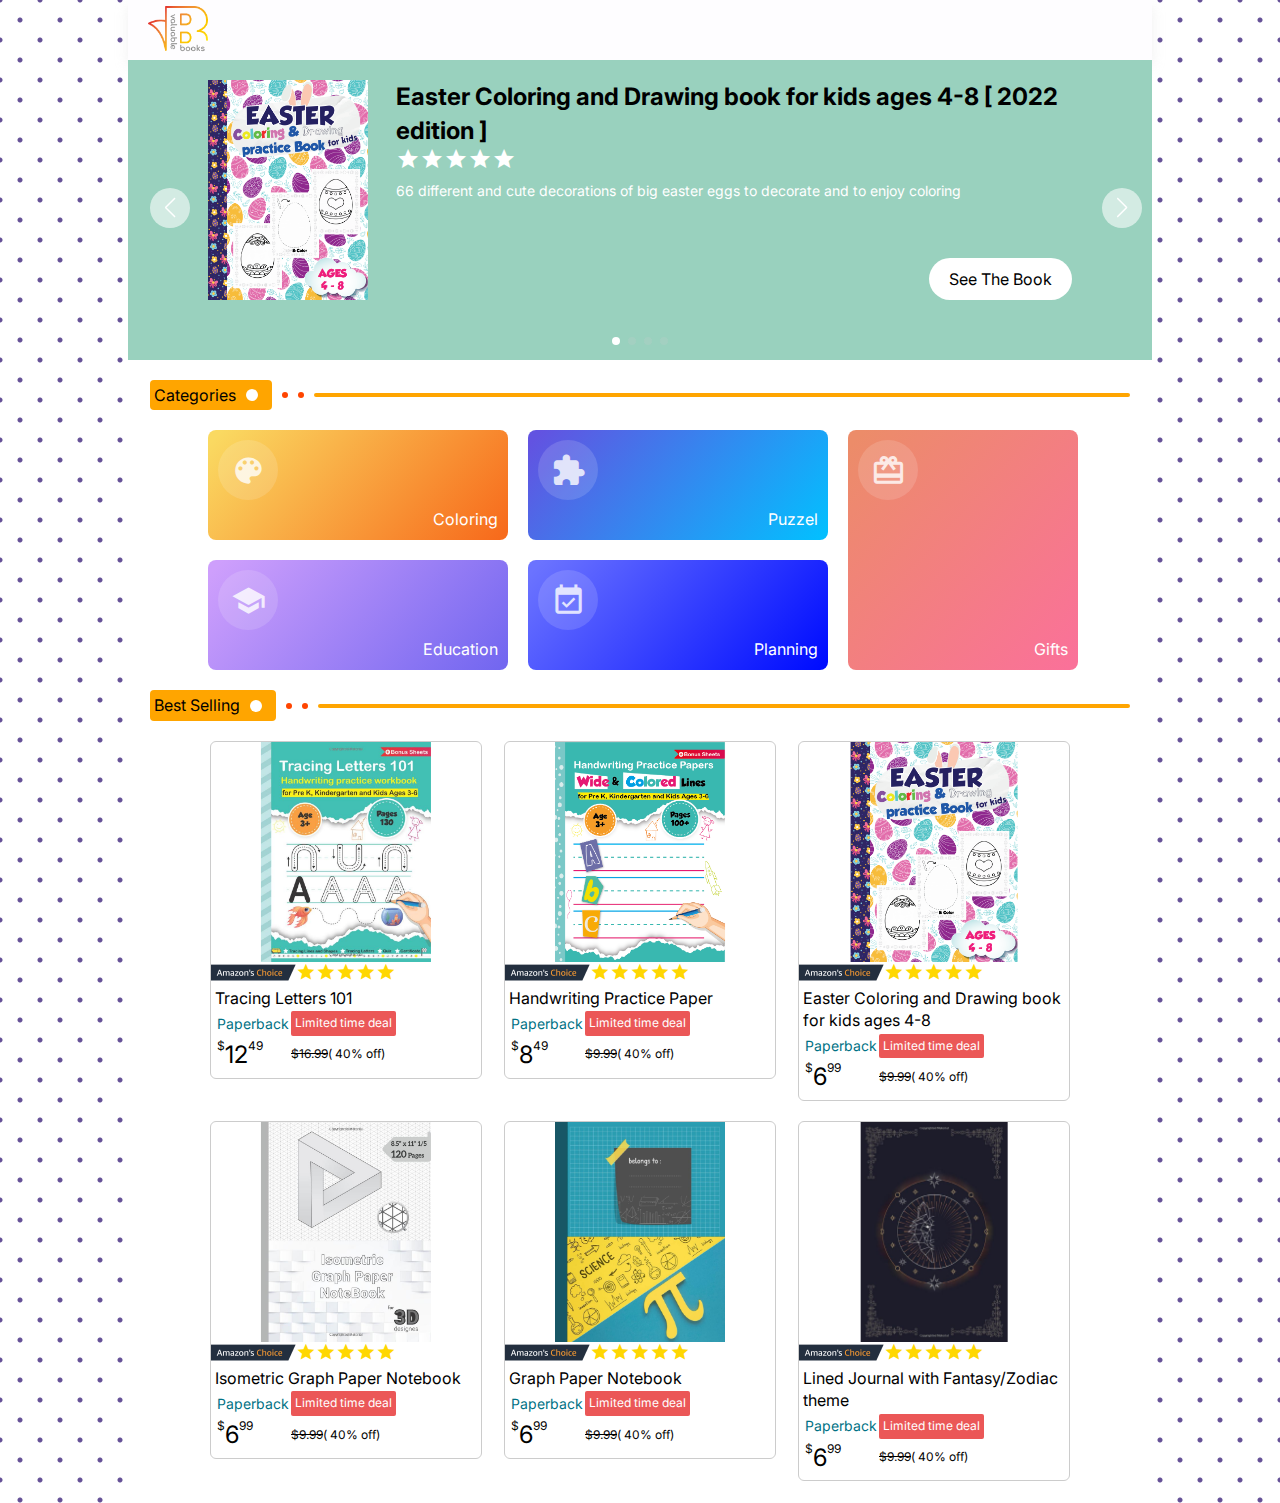
==== index.html @ d0a15cd2 "update google analytics" ====
<!doctype html>
<html class="no-js" lang="">

<head>
  <!-- Google tag (gtag.js) -->
  <script async src="https://www.googletagmanager.com/gtag/js?id=G-MZ59EXC2QZ"></script>
  <script>
    window.dataLayer = window.dataLayer || [];
    function gtag() { dataLayer.push(arguments); }
    gtag('js', new Date());

    gtag('config', 'G-MZ59EXC2QZ');
  </script>

  <meta charset="utf-8">
  <title></title>
  <meta name="description" content="">
  <meta name="viewport" content="width=device-width, initial-scale=1">

  <meta property="og:title" content="">
  <meta property="og:type" content="">
  <meta property="og:url" content="">
  <meta property="og:image" content="">

  <link rel="manifest" href="site.webmanifest">
  <link rel="apple-touch-icon" href="icon.png">
  <!-- Place favicon.ico in the root directory -->

  <link rel="stylesheet" href="css/normalize.css">
  <link rel="stylesheet" href="css/main.css">

  <!-- responsiveness -->
  <link rel="stylesheet" href="css/desktop/home.css" media="screen and (min-width: 820px)">
  <link rel="stylesheet" href="css/mobile/home.css" media="screen and (max-width: 820px)">

  <!-- addons -->
  <link href="https://fonts.googleapis.com/icon?family=Material+Icons" rel="stylesheet">
  <link rel="stylesheet" href="https://unpkg.com/swiper@8/swiper-bundle.min.css" />

  <script src="https://unpkg.com/swiper@8/swiper-bundle.min.js"></script>

  <meta name="theme-color" content="#fafafa">

</head>

<body>
  <main id="app">
    <header>
      <div class="logo" onclick="location.href='../'">
        <img src="/img/valuable books logo.png" alt="valuable books logo">
      </div>
      <div class="navigations hidden">
        <div class="nav_tab_icon">
          <div class="item"></div>
          <div class="item"></div>
          <div class="item"></div>
        </div>
        <nav>
          <ul>
            <li><a href="#">bienvenida</a></li>
            <li><a href="#">productos</a></li>
            <li><a href="#">Sobre nosotros</a></li>
            <li class="contact_us">
              <a href="#contact_us">Contact us</a>
            </li>
          </ul>
        </nav>
      </div>
    </header>
    <section class="cover">
      <!-- Slider main container -->
      <div class="swiper swiper-cover">
        <!-- Additional required wrapper -->
        <div class="swiper-wrapper">
          <!-- Slides -->
          <div class="swiper-slide slide_1 flex-container">
            <div class="thumbnail">
              <img src="img/books/easter/cover/easter coloring book cover.png" alt="">
            </div>
            <div class="product-info">
              <div class="product-title">Easter Coloring and Drawing book for kids ages 4-8 [ 2022 edition ]</div>
              <div class="stars flex-container">
                <span class="material-icons">star</span>
                <span class="material-icons">star</span>
                <span class="material-icons">star</span>
                <span class="material-icons">star</span>
                <span class="material-icons">star</span>
              </div>
              <div class="sub-title">
                66 different and cute decorations of big easter eggs to decorate and to enjoy coloring
              </div>
              <a href='./pages/Easter+Coloring+and+Drawing+book+for+kids+ages+4-8.html'>See The Book</a>
            </div>
          </div>
          <div class="swiper-slide slide_2 flex-container">
            <div class="thumbnail">
              <img src="img/books/isometric/cover/B09VWP2TP3.01.S001.LXXXXXXX.jpg" alt="">
            </div>
            <div class="product-info">
              <div class="product-title">Isometric Graph Paper Notebook</div>
              <div class="stars flex-container">
                <span class="material-icons">star</span>
                <span class="material-icons">star</span>
                <span class="material-icons">star</span>
                <span class="material-icons">star</span>
                <span class="material-icons">star</span>
              </div>
              <div class="sub-title">
                120 pages ( 8,5" x 11" , 1/4 inch Equilateral Triangles ),
                Designed for 3D
                Technical Drawings
              </div>
              <a href='./pages/Isometric+Graph+Paper+Notebook.html'>See The Book</a>
            </div>
          </div>
          <div class="swiper-slide slide_3 flex-container">
            <div class="thumbnail">
              <img src="img/books/graph/cover/graph papeer notebook.jpg" alt="">
            </div>
            <div class="product-info">
              <div class="product-title">
                Graph Paper Notebook
              </div>
              <div class="stars flex-container">
                <span class="material-icons">star</span>
                <span class="material-icons">star</span>
                <span class="material-icons">star</span>
                <span class="material-icons">star</span>
                <span class="material-icons">star</span>
              </div>
              <div class="sub-title">
                Grid Paper for note writing and sketching perfect for students, engineers, and scientists
              </div>
              <a href='./pages/Graph+Paper+Notebook.html'>See The Book</a>
            </div>
          </div>
          <div class="swiper-slide slide_4 flex-container">
            <div class="thumbnail">
              <img src="img/books/zodiac/cover/B09HG2TBRB.01.S001.LXXXXXXX.jpg" alt="">
            </div>
            <div class="product-info">
              <div class="product-title">Ruled Notebook/Journal</div>
              <div class="stars flex-container">
                <span class="material-icons">star</span>
                <span class="material-icons">star</span>
                <span class="material-icons">star</span>
                <span class="material-icons">star</span>
                <span class="material-icons">star</span>
              </div>
              <div class="sub-title">
                Lined Journal with Fantasy/Zodiac theme, 6" x 9" (120page), Perfect for Spiritual and Meditation.
              </div>
              <a href='./pages/Lined+Journal+with+Fantasy+Zodiac+theme.html'>See The Book</a>
            </div>
          </div>
        </div>
        <!-- If we need pagination -->
        <div class="swiper-pagination"></div>

        <!-- If we need navigation buttons -->
        <div class="swiper-button-prev swiper-ctrl"></div>
        <div class="swiper-button-next swiper-ctrl"></div>
      </div>
    </section>
    <section class="categories">
      <div class="c-label">
        <div class="label">
          <div class="content">Categories</div>
          <div class="dote"></div>
        </div>
        <div class="dote"></div>
        <div class="dote"></div>
        <div class="hr"></div>
      </div>
      <div class="container">
        <div class="categorie-item coloring">
          <div class="icon">
            <span class="material-icons">
              palette
            </span>
          </div>
          <div class="label">Coloring</div>
        </div>
        <div class="categorie-item puzzel">
          <div class="icon">
            <span class="material-icons">
              extension
            </span>
          </div>
          <div class="label">Puzzel</div>
        </div>
        <div class="categorie-item education">
          <div class="icon">
            <span class="material-icons">
              school
            </span>
          </div>
          <div class="label">Education</div>
        </div>
        <div class="categorie-item planning">
          <div class="icon">
            <span class="material-icons">
              event_available
            </span>
          </div>
          <div class="label">Planning</div>
        </div>
        <div class="categorie-item gift">
          <div class="icon">
            <span class="material-icons">
              card_giftcard
            </span>
          </div>
          <div class="label">Gifts</div>
        </div>
      </div>
    </section>
    <section class="products">
      <div class="c-label">
        <div class="label">
          <div class="content">Best Selling</div>
          <div class="dote"></div>
        </div>
        <div class="dote"></div>
        <div class="dote"></div>
        <div class="hr"></div>
      </div>
      <div class="container">
        <a class="product-item" href='./pages/tracing+letters+101.html'>
          <div class="thumbnail">
            <img src="img/books/Tracing letters 101/cover/cover.jpg">
          </div>
          <div class="flex-container">
            <div class="amazonchoice"><img src="img/amazon's choice.png" alt=""></div>
            <div class="stars flex-container">
              <span class="material-icons">star</span>
              <span class="material-icons">star</span>
              <span class="material-icons">star</span>
              <span class="material-icons">star</span>
              <span class="material-icons">star</span>
            </div>
          </div>
          <div class="content">
            <div class="product-title">
              Tracing Letters 101
            </div>
            <table>
              <tr>
                <td>
                  <div class="type">Paperback</div>
                </td>
                <td>
                  <div class="highlight">Limited time deal</div>
                </td>
              </tr>
              <tr>
                <td>
                  <div class="price flex-container">
                    <div class="currency">$</div>
                    <div class="num">12</div>
                    <div class="float">49</div>
                  </div>
                </td>
                <td>
                  <div class="compared-price flex-container">
                    <span class="compared">$16.99</span>
                    <div class="percentage">
                      ( <span class="num">40</span>% off)</div>
                  </div>
                </td>
              </tr>
            </table>
          </div>
        </a>
        <a class="product-item" href='./pages/Handwriting+Practice+Paper.html'>
          <div class="thumbnail">
            <img src="img/books/Handwriting Practice Paper/cover/cover.png">
          </div>
          <div class="flex-container">
            <div class="amazonchoice"><img src="img/amazon's choice.png" alt=""></div>
            <div class="stars flex-container">
              <span class="material-icons">star</span>
              <span class="material-icons">star</span>
              <span class="material-icons">star</span>
              <span class="material-icons">star</span>
              <span class="material-icons">star</span>
            </div>
          </div>
          <div class="content">
            <div class="product-title">
              Handwriting Practice Paper
            </div>
            <table>
              <tr>
                <td>
                  <div class="type">Paperback</div>
                </td>
                <td>
                  <div class="highlight">Limited time deal</div>
                </td>
              </tr>
              <tr>
                <td>
                  <div class="price flex-container">
                    <div class="currency">$</div>
                    <div class="num">8</div>
                    <div class="float">49</div>
                  </div>
                </td>
                <td>
                  <div class="compared-price flex-container">
                    <span class="compared">$9.99</span>
                    <div class="percentage">
                      ( <span class="num">40</span>% off)</div>
                  </div>
                </td>
              </tr>
            </table>
          </div>
        </a>
        <a class="product-item" href='./pages/Easter+Coloring+and+Drawing+book+for+kids+ages+4-8.html'>
          <div class="thumbnail">
            <img src="img/books/easter/cover/easter coloring book cover.png">
          </div>
          <div class="flex-container">
            <div class="amazonchoice"><img src="img/amazon's choice.png" alt=""></div>
            <div class="stars flex-container">
              <span class="material-icons">star</span>
              <span class="material-icons">star</span>
              <span class="material-icons">star</span>
              <span class="material-icons">star</span>
              <span class="material-icons">star</span>
            </div>
          </div>
          <div class="content">
            <div class="product-title">
              Easter Coloring and Drawing book for kids ages 4-8
            </div>
            <table>
              <tr>
                <td>
                  <div class="type">Paperback</div>
                </td>
                <td>
                  <div class="highlight">Limited time deal</div>
                </td>
              </tr>
              <tr>
                <td>
                  <div class="price flex-container">
                    <div class="currency">$</div>
                    <div class="num">6</div>
                    <div class="float">99</div>
                  </div>
                </td>
                <td>
                  <div class="compared-price flex-container">
                    <span class="compared">$9.99</span>
                    <div class="percentage">
                      ( <span class="num">40</span>% off)</div>
                  </div>
                </td>
              </tr>
            </table>
          </div>
        </a>
        <a class="product-item" href='./pages/Isometric+Graph+Paper+Notebook.html'>
          <div class="thumbnail">
            <img src="img/books/isometric/cover/cover.jpg">
          </div>
          <div class="flex-container">
            <div class="amazonchoice"><img src="img/amazon's choice.png" alt=""></div>
            <div class="stars flex-container">
              <span class="material-icons">star</span>
              <span class="material-icons">star</span>
              <span class="material-icons">star</span>
              <span class="material-icons">star</span>
              <span class="material-icons">star</span>
            </div>
          </div>
          <div class="content">
            <div class="product-title">
              Isometric Graph Paper Notebook
            </div>
            <table>
              <tr>
                <td>
                  <div class="type">Paperback</div>
                </td>
                <td>
                  <div class="highlight">Limited time deal</div>
                </td>
              </tr>
              <tr>
                <td>
                  <div class="price flex-container">
                    <div class="currency">$</div>
                    <div class="num">6</div>
                    <div class="float">99</div>
                  </div>
                </td>
                <td>
                  <div class="compared-price flex-container">
                    <span class="compared">$9.99</span>
                    <div class="percentage">
                      ( <span class="num">40</span>% off)</div>
                  </div>
                </td>
              </tr>
            </table>
          </div>
        </a>
        <a class="product-item" href='./pages/Graph+Paper+Notebook.html'>
          <div class="thumbnail">
            <img src="img/books/graph/cover/graph papeer notebook.jpg">
          </div>
          <div class="flex-container">
            <div class="amazonchoice"><img src="img/amazon's choice.png" alt=""></div>
            <div class="stars flex-container">
              <span class="material-icons">star</span>
              <span class="material-icons">star</span>
              <span class="material-icons">star</span>
              <span class="material-icons">star</span>
              <span class="material-icons">star</span>
            </div>
          </div>
          <div class="content">
            <div class="product-title">
              Graph Paper Notebook
            </div>
            <table>
              <tr>
                <td>
                  <div class="type">Paperback</div>
                </td>
                <td>
                  <div class="highlight">Limited time deal</div>
                </td>
              </tr>
              <tr>
                <td>
                  <div class="price flex-container">
                    <div class="currency">$</div>
                    <div class="num">6</div>
                    <div class="float">99</div>
                  </div>
                </td>
                <td>
                  <div class="compared-price flex-container">
                    <span class="compared">$9.99</span>
                    <div class="percentage">
                      ( <span class="num">40</span>% off)</div>
                  </div>
                </td>
              </tr>
            </table>
          </div>
        </a>
        <a class="product-item" href='./pages/Lined+Journal+with+Fantasy+Zodiac+theme.html'>
          <div class="thumbnail">
            <img src="img/books/zodiac/cover/B09HG2TBRB.01.S001.LXXXXXXX.jpg">
          </div>
          <div class="flex-container">
            <div class="amazonchoice"><img src="img/amazon's choice.png" alt=""></div>
            <div class="stars flex-container">
              <span class="material-icons">star</span>
              <span class="material-icons">star</span>
              <span class="material-icons">star</span>
              <span class="material-icons">star</span>
              <span class="material-icons">star</span>
            </div>
          </div>
          <div class="content">
            <div class="product-title">
              Lined Journal with Fantasy/Zodiac theme
            </div>
            <table>
              <tr>
                <td>
                  <div class="type">Paperback</div>
                </td>
                <td>
                  <div class="highlight">Limited time deal</div>
                </td>
              </tr>
              <tr>
                <td>
                  <div class="price flex-container">
                    <div class="currency">$</div>
                    <div class="num">6</div>
                    <div class="float">99</div>
                  </div>
                </td>
                <td>
                  <div class="compared-price flex-container">
                    <span class="compared">$9.99</span>
                    <div class="percentage">
                      ( <span class="num">40</span>% off)</div>
                  </div>
                </td>
              </tr>
            </table>
          </div>
        </a>
      </div>

    </section>
  </main>







  <script src="js/vendor/modernizr-3.11.2.min.js"></script>
  <script src="js/vendor/jquery-3.5.1.min.js"></script>
  <script src="js/plugins.js"></script>
  <script src="js/main.js"></script>
  <script src="js/mobile.js"></script>
</body>

</html>
---- css/main.css ----
/*! HTML5 Boilerplate v8.0.0 | MIT License | https://html5boilerplate.com/ */

/* main.css 2.1.0 | MIT License | https://github.com/h5bp/main.css#readme */
/*
 * What follows is the result of much research on cross-browser styling.
 * Credit left inline and big thanks to Nicolas Gallagher, Jonathan Neal,
 * Kroc Camen, and the H5BP dev community and team.
 */

/* ==========================================================================
   Base styles: opinionated defaults
   ========================================================================== */

html {
  color: #222;
  font-size: 1em;
  line-height: 1.4;
}

/*
 * Remove text-shadow in selection highlight:
 * https://twitter.com/miketaylr/status/12228805301
 *
 * Vendor-prefixed and regular ::selection selectors cannot be combined:
 * https://stackoverflow.com/a/16982510/7133471
 *
 * Customize the background color to match your design.
 */

::-moz-selection {
  background: #b3d4fc;
  text-shadow: none;
}

::selection {
  background: #b3d4fc;
  text-shadow: none;
}

/*
 * A better looking default horizontal rule
 */

hr {
  display: block;
  height: 1px;
  border: 0;
  border-top: 1px solid #ccc;
  margin: 1em 0;
  padding: 0;
}

/*
 * Remove the gap between audio, canvas, iframes,
 * images, videos and the bottom of their containers:
 * https://github.com/h5bp/html5-boilerplate/issues/440
 */

audio,
canvas,
iframe,
img,
svg,
video {
  vertical-align: middle;
}

/*
 * Remove default fieldset styles.
 */

fieldset {
  border: 0;
  margin: 0;
  padding: 0;
}

/*
 * Allow only vertical resizing of textareas.
 */

textarea {
  resize: vertical;
}

/* ==========================================================================
   Author's custom styles
   ========================================================================== */

/* ==========================================================================
   Helper classes
   ========================================================================== */

/*
 * Hide visually and from screen readers
 */

.hidden,
[hidden] {
  display: none !important;
}

/*
 * Hide only visually, but have it available for screen readers:
 * https://snook.ca/archives/html_and_css/hiding-content-for-accessibility
 *
 * 1. For long content, line feeds are not interpreted as spaces and small width
 *    causes content to wrap 1 word per line:
 *    https://medium.com/@jessebeach/beware-smushed-off-screen-accessible-text-5952a4c2cbfe
 */

.sr-only {
  border: 0;
  clip: rect(0, 0, 0, 0);
  height: 1px;
  margin: -1px;
  overflow: hidden;
  padding: 0;
  position: absolute;
  white-space: nowrap;
  width: 1px;
  /* 1 */
}

/*
 * Extends the .sr-only class to allow the element
 * to be focusable when navigated to via the keyboard:
 * https://www.drupal.org/node/897638
 */

.sr-only.focusable:active,
.sr-only.focusable:focus {
  clip: auto;
  height: auto;
  margin: 0;
  overflow: visible;
  position: static;
  white-space: inherit;
  width: auto;
}

/*
 * Hide visually and from screen readers, but maintain layout
 */

.invisible {
  visibility: hidden;
}

/*
 * Clearfix: contain floats
 *
 * For modern browsers
 * 1. The space content is one way to avoid an Opera bug when the
 *    `contenteditable` attribute is included anywhere else in the document.
 *    Otherwise it causes space to appear at the top and bottom of elements
 *    that receive the `clearfix` class.
 * 2. The use of `table` rather than `block` is only necessary if using
 *    `:before` to contain the top-margins of child elements.
 */

.clearfix::before,
.clearfix::after {
  content: " ";
  display: table;
}

.clearfix::after {
  clear: both;
}

/* ==========================================================================
   EXAMPLE Media Queries for Responsive Design.
   These examples override the primary ('mobile first') styles.
   Modify as content requires.
   ========================================================================== */

@media only screen and (min-width: 35em) {
  /* Style adjustments for viewports that meet the condition */
}

@media print,
  (-webkit-min-device-pixel-ratio: 1.25),
  (min-resolution: 1.25dppx),
  (min-resolution: 120dpi) {
  /* Style adjustments for high resolution devices */
}

/* ==========================================================================
   Print styles.
   Inlined to avoid the additional HTTP request:
   https://www.phpied.com/delay-loading-your-print-css/
   ========================================================================== */

@media print {
  *,
  *::before,
  *::after {
    background: #fff !important;
    color: #000 !important;
    /* Black prints faster */
    box-shadow: none !important;
    text-shadow: none !important;
  }

  a,
  a:visited {
    text-decoration: underline;
  }

  a[href]::after {
    content: " (" attr(href) ")";
  }

  abbr[title]::after {
    content: " (" attr(title) ")";
  }

  /*
   * Don't show links that are fragment identifiers,
   * or use the `javascript:` pseudo protocol
   */
  a[href^="#"]::after,
  a[href^="javascript:"]::after {
    content: "";
  }

  pre {
    white-space: pre-wrap !important;
  }

  pre,
  blockquote {
    border: 1px solid #999;
    page-break-inside: avoid;
  }

  /*
   * Printing Tables:
   * https://web.archive.org/web/20180815150934/http://css-discuss.incutio.com/wiki/Printing_Tables
   */
  thead {
    display: table-header-group;
  }

  tr,
  img {
    page-break-inside: avoid;
  }

  p,
  h2,
  h3 {
    orphans: 3;
    widows: 3;
  }

  h2,
  h3 {
    page-break-after: avoid;
  }
}
---- css/desktop/home.css ----
@import url("https://fonts.googleapis.com/css2?family=Inter&display=swap");
/*@import url('https://fonts.googleapis.com/css2?family=Indie+Flower&display=swap');
*/
* {
  margin: 0;
  padding: 0;
  -webkit-box-sizing: border-box;
          box-sizing: border-box;
  font-family: "Inter", sans-serif;
}

#app {
  min-height: 100vh;
}

.hide {
  display: none;
}

.absolute-center {
  position: absolute;
  top: 50%;
  left: 50%;
  -webkit-transform: translate(-50%, -50%);
          transform: translate(-50%, -50%);
}

.flex-center {
  display: -webkit-box;
  display: -ms-flexbox;
  display: flex;
  -webkit-box-pack: center;
      -ms-flex-pack: center;
          justify-content: center;
  -webkit-box-align: center;
      -ms-flex-align: center;
          align-items: center;
}

.flex-container {
  display: -webkit-box;
  display: -ms-flexbox;
  display: flex;
}

a {
  text-decoration: none;
  color: #2e43ff;
  cursor: pointer;
}

button:hover {
  cursor: pointer;
}

button,
input {
  outline: none;
  border: none;
  border-radius: 4px;
}

body,
.scroll {
  -webkit-tap-highlight-color: rgba(0, 0, 0, 0);
  -webkit-tap-highlight-color: transparent;
}

body::-webkit-scrollbar,
.scroll::-webkit-scrollbar {
  width: 10px;
  background: #000;
}

body::-webkit-scrollbar-track,
.scroll::-webkit-scrollbar-track {
  -webkit-box-shadow: inset 0px 0px 6px rgba(0, 0, 0, 0.3);
  background-color: #f5f5f5;
}

body::-webkit-scrollbar-thumb,
.scroll::-webkit-scrollbar-thumb {
  background-color: #263238e8;
}

.animated {
  -webkit-animation-duration: 3s;
          animation-duration: 3s;
  -webkit-animation-fill-mode: both;
          animation-fill-mode: both;
}

@-webkit-keyframes bounce {
  0% {
    -webkit-transform: translateY(0);
    transform: translateY(0);
  }
  30% {
    -webkit-transform: translateY(-10px);
    transform: translateY(-10px);
  }
  50% {
    -webkit-transform: translateY(0);
    transform: translateY(0);
  }
  100% {
    -webkit-transform: translateY(0);
    transform: translateY(0);
  }
}

@keyframes bounce {
  0% {
    -webkit-transform: translateY(0);
    transform: translateY(0);
  }
  30% {
    -webkit-transform: translateY(-10px);
    transform: translateY(-10px);
  }
  50% {
    -webkit-transform: translateY(0);
    transform: translateY(0);
  }
  100% {
    -webkit-transform: translateY(0);
    transform: translateY(0);
  }
}

.c-label {
  display: -webkit-box;
  display: -ms-flexbox;
  display: flex;
  -webkit-box-pack: justify;
      -ms-flex-pack: justify;
          justify-content: space-between;
  -webkit-box-align: center;
      -ms-flex-align: center;
          align-items: center;
  margin: 10px;
}

.c-label .label {
  background: orange;
  color: #000;
  border-radius: 4px;
  display: -webkit-box;
  display: -ms-flexbox;
  display: flex;
  -webkit-box-pack: justify;
      -ms-flex-pack: justify;
          justify-content: space-between;
  -webkit-box-align: center;
      -ms-flex-align: center;
          align-items: center;
  padding: 4px;
  margin-right: 10px;
}

.c-label .label .content {
  margin-right: 10px;
  word-wrap: none;
  width: -webkit-fit-content;
  width: -moz-fit-content;
  width: fit-content;
  white-space: nowrap;
}

.c-label .label .dote {
  background: #fff;
  border-radius: 12px;
  width: 12px;
  height: 12px;
}

.c-label .dote {
  background: orangered;
  border-radius: 6px;
  min-width: 6px;
  min-height: 6px;
  margin-right: 10px;
}

.c-label .hr {
  width: 100%;
  height: 4px;
  background: orange;
  border-radius: 4px;
}

.download {
  width: -webkit-fit-content;
  width: -moz-fit-content;
  width: fit-content;
  padding: 5px 10px;
  background: #009688;
  border-radius: 4px;
  color: #fff;
  font-size: 14px;
  font-weight: bold;
  margin: 20px auto;
  cursor: pointer;
}

.download:hover {
  background: #00695c;
}

.download a {
  color: #fff;
  display: -webkit-box;
  display: -ms-flexbox;
  display: flex;
  -webkit-box-pack: justify;
      -ms-flex-pack: justify;
          justify-content: space-between;
  -webkit-box-align: center;
      -ms-flex-align: center;
          align-items: center;
  width: 100%;
  height: 100%;
}

.download .icon {
  width: -webkit-fit-content;
  width: -moz-fit-content;
  width: fit-content;
  height: -webkit-fit-content;
  height: -moz-fit-content;
  height: fit-content;
  margin-right: 10px;
}

.section-faq {
  padding-top: 50px;
}

.hidden {
  display: none;
}

a {
  text-decoration: none;
}

@media (max-width: 768px) {
  .section-faq {
    padding-top: 35px;
  }
}

.section-faq .label {
  display: -webkit-box;
  display: -ms-flexbox;
  display: flex;
  -webkit-box-orient: vertical;
  -webkit-box-direction: normal;
  -ms-flex-direction: column;
  flex-direction: column;
  -webkit-box-pack: center;
  -ms-flex-pack: center;
  justify-content: center;
  -webkit-box-align: center;
  -ms-flex-align: center;
  align-items: center;
  margin: 40px 0;
}

.section-faq .label h2 {
  color: #bf1e2e;
}

.section-faq .label .ln {
  display: -webkit-box;
  display: -ms-flexbox;
  display: flex;
  -webkit-box-align: center;
  -ms-flex-align: center;
  align-items: center;
}

.section-faq .label .ln span {
  color: #bf1e2e;
  margin: 0 10px;
}

.section-faq .label .ln::before, .section-faq .label .ln::after {
  content: "";
  display: block;
  width: 60px;
  height: 4px;
  background: #bf1e2e;
}

.section-faq .box {
  position: relative;
  display: -webkit-box;
  display: -ms-flexbox;
  display: flex;
  -webkit-box-pack: justify;
      -ms-flex-pack: justify;
          justify-content: space-between;
}

.section-faq .box .form {
  width: 100%;
  background-color: #fff;
  padding: 40px 21px;
  -webkit-box-shadow: 12px 24px 50px 0 rgba(0, 0, 0, 0.06);
          box-shadow: 12px 24px 50px 0 rgba(0, 0, 0, 0.06);
}

.section-faq .faq-list .faq .faq-question {
  background-color: #752651;
  min-height: 50px;
  display: -webkit-box;
  display: -ms-flexbox;
  display: flex;
  -webkit-box-align: center;
      -ms-flex-align: center;
          align-items: center;
  -webkit-box-pack: justify;
      -ms-flex-pack: justify;
          justify-content: space-between;
  padding: 10px 15px;
  color: #fff;
  border-radius: 3px;
  cursor: pointer;
  margin-top: 20px;
}

.section-faq .faq-list .faq .faq-question:hover {
  background-color: #732851;
}

.section-faq .faq-list .faq .faq-question a {
  color: white;
  width: 100%;
  display: -webkit-box;
  display: -ms-flexbox;
  display: flex;
  -webkit-box-align: center;
      -ms-flex-align: center;
          align-items: center;
  -webkit-box-pack: justify;
      -ms-flex-pack: justify;
          justify-content: space-between;
}

.section-faq .collapsible {
  padding: 20px;
  border: 1px solid #d6d1d4;
  background-color: white;
  -webkit-box-shadow: 12px 24px 50px 0 rgba(0, 0, 0, 0.06);
          box-shadow: 12px 24px 50px 0 rgba(0, 0, 0, 0.06);
  transition: display 0.5s ease;
  -webkit-transition: display 0.5s ease;
  -moz-transition: display 0.5s ease;
  -o-transition: display 0.5s ease;
}

.section-faq .collapsible .hidden {
  display: none;
  -webkit-transition: display 0.5s ease;
  -moz-transition: display 0.5s ease;
  -o-transition: display 0.5s ease;
}

.zocial,
a.zocial {
  border: 1px solid #777;
  border-color: rgba(0, 0, 0, 0.2);
  border-bottom-color: #333;
  border-bottom-color: rgba(0, 0, 0, 0.4);
  color: #fff;
  -webkit-box-shadow: inset 0 0.08em 0 rgba(255, 255, 255, 0.4), inset 0 0 0.1em rgba(255, 255, 255, 0.9);
  box-shadow: inset 0 0.08em 0 rgba(255, 255, 255, 0.4), inset 0 0 0.1em rgba(255, 255, 255, 0.9);
  cursor: pointer;
  display: inline-block;
  font: bold 100%/2.1 "Lucida Grande", Tahoma, sans-serif;
  padding: 0 0.95em 0 0;
  text-align: center;
  text-decoration: none;
  text-shadow: 0 1px 0 rgba(0, 0, 0, 0.5);
  white-space: nowrap;
  -moz-user-select: none;
  -webkit-user-select: none;
  -ms-user-select: none;
      user-select: none;
  position: relative;
  border-radius: 0.3em;
}

.zocial:before {
  content: "";
  border-right: 0.075em solid rgba(0, 0, 0, 0.1);
  float: left;
  font: 120%/1.65 zocial;
  font-style: normal;
  font-weight: normal;
  margin: 0 0.5em 0 0;
  padding: 0 0.5em;
  text-align: center;
  text-decoration: none;
  text-transform: none;
  -webkit-box-shadow: 0.075em 0 0 rgba(255, 255, 255, 0.25);
  box-shadow: 0.075em 0 0 rgba(255, 255, 255, 0.25);
  -moz-font-smoothing: antialiased;
  -webkit-font-smoothing: antialiased;
  font-smoothing: antialiased;
}

.zocial:active {
  outline: none;
  /* outline is visible on :focus */
}

/* Gradients */
.zocial {
  background-image: -webkit-gradient(linear, left top, left bottom, from(rgba(255, 255, 255, 0.1)), color-stop(49%, rgba(255, 255, 255, 0.05)), color-stop(51%, rgba(0, 0, 0, 0.05)), to(rgba(0, 0, 0, 0.1)));
  background-image: linear-gradient(rgba(255, 255, 255, 0.1), rgba(255, 255, 255, 0.05) 49%, rgba(0, 0, 0, 0.05) 51%, rgba(0, 0, 0, 0.1));
}

.zocial:hover,
.zocial:focus {
  background-image: -webkit-gradient(linear, left top, left bottom, color-stop(49%, rgba(255, 255, 255, 0.15)), color-stop(51%, rgba(0, 0, 0, 0.1)), to(rgba(0, 0, 0, 0.15)));
  background-image: linear-gradient(rgba(255, 255, 255, 0.15) 49%, rgba(0, 0, 0, 0.1) 51%, rgba(0, 0, 0, 0.15));
}

.zocial:active {
  background-image: -webkit-gradient(linear, left bottom, left top, from(rgba(255, 255, 255, 0.1)), color-stop(30%, rgba(255, 255, 255, 0)), color-stop(50%, transparent), to(rgba(0, 0, 0, 0.1)));
  background-image: linear-gradient(bottom, rgba(255, 255, 255, 0.1), rgba(255, 255, 255, 0) 30%, transparent 50%, rgba(0, 0, 0, 0.1));
}

@font-face {
  font-family: "zocial";
  src: url("zocial-regular-webfont.eot");
}

@font-face {
  font-family: "zocial";
  src: url([data-uri]) format("woff"), url("zocial-regular-webfont.ttf") format("truetype"), url("zocial-regular-webfont.svg#zocialregular") format("svg");
  font-weight: normal;
  font-style: normal;
}

header {
  background: #fefdff;
  width: 100%;
  max-width: 1024px;
  height: 60px;
  position: absolute;
  top: 0;
  left: 50%;
  -webkit-transform: translateX(-50%);
          transform: translateX(-50%);
  display: -webkit-box;
  display: -ms-flexbox;
  display: flex;
  -webkit-box-pack: justify;
      -ms-flex-pack: justify;
          justify-content: space-between;
  -webkit-box-align: center;
      -ms-flex-align: center;
          align-items: center;
  padding: 0 20px;
  -webkit-box-shadow: 0px 6px 12px 0px #cccccc47;
          box-shadow: 0px 6px 12px 0px #cccccc47;
}

header .logo img {
  width: 60px;
}

header nav ul {
  list-style: none;
  text-align: center;
  position: relative;
  z-index: 3;
  display: -webkit-box;
  display: -ms-flexbox;
  display: flex;
  -webkit-box-align: center;
      -ms-flex-align: center;
          align-items: center;
}

header nav ul li a {
  margin-left: 35px;
  position: relative;
  color: rgba(0, 0, 0, 0.8);
  font-size: 16px;
  -webkit-tap-highlight-color: rgba(255, 255, 255, 0);
}

header nav ul li a:hover {
  cursor: pointer;
  opacity: 1;
}

header nav ul li a.amazon {
  background-color: #ffad1d;
  color: #030037;
  text-shadow: 0 1px 0 rgba(255, 255, 255, 0.5);
}

header nav ul li a.amazon:before {
  content: "a";
}

header .nav_tab_icon {
  display: none;
}

footer .logo {
  display: -webkit-box;
  display: -ms-flexbox;
  display: flex;
  -webkit-box-pack: center;
      -ms-flex-pack: center;
          justify-content: center;
}

footer .flex-container {
  -webkit-box-pack: center;
      -ms-flex-pack: center;
          justify-content: center;
}

footer .flex-container ul {
  display: -webkit-box;
  display: -ms-flexbox;
  display: flex;
  -webkit-box-pack: justify;
      -ms-flex-pack: justify;
          justify-content: space-between;
  -webkit-box-align: center;
      -ms-flex-align: center;
          align-items: center;
  padding: 20px;
}

footer .flex-container ul li {
  list-style: none;
  margin: 0 10px;
}

footer .flex-container .social-medias {
  display: -webkit-box;
  display: -ms-flexbox;
  display: flex;
  -webkit-box-align: center;
      -ms-flex-align: center;
          align-items: center;
  gap: 20px;
}

footer .flex-container .social-medias .item {
  width: 40px;
  height: 40px;
}

footer .flex-container .social-medias .item img {
  max-width: 100%;
}

body {
  background: radial-gradient(#655197 2px, transparent 3px), radial-gradient(#655197 2px, transparent 3px), #fff;
  background-position: 0 0, 20px 20px;
  background-size: 40px 40px;
}

body main {
  background: #fff;
  width: 1024px;
  padding: 22px;
  left: 50%;
  -webkit-transform: translateX(-50%);
          transform: translateX(-50%);
  position: relative;
  padding-top: 60px;
}

body main section .c-label {
  margin: 20px 0;
}

body main section.cover {
  height: 300px;
}

body main section.cover .swiper {
  position: absolute;
  width: 100%;
  height: 300px;
  left: 50%;
  -webkit-transform: translateX(-50%);
          transform: translateX(-50%);
}

body main section.cover .swiper .swiper-ctrl {
  color: #fff;
  background: rgba(255, 255, 255, 0.571);
  width: 40px;
  height: 40px;
  border-radius: 40px;
  display: -webkit-box;
  display: -ms-flexbox;
  display: flex;
  -webkit-box-pack: center;
      -ms-flex-pack: center;
          justify-content: center;
  -webkit-box-align: center;
      -ms-flex-align: center;
          align-items: center;
}

body main section.cover .swiper .swiper-ctrl:after {
  font-size: 20px;
}

body main section.cover .swiper .swiper-button-prev {
  left: 22px;
}

body main section.cover .swiper .swiper-pagination-bullet {
  background: #ccc;
}

body main section.cover .swiper .swiper-pagination-bullet.swiper-pagination-bullet-active {
  background: #fff;
}

body main section.cover .swiper .swiper-slide {
  width: 100%;
  padding: 20px 80px;
  color: #fff;
}

body main section.cover .swiper .swiper-slide.slide_1 {
  background: #99d1be;
}

body main section.cover .swiper .swiper-slide.slide_2 {
  background: #e6e7e9;
  color: #000;
}

body main section.cover .swiper .swiper-slide.slide_3 {
  background: #8db8c2;
}

body main section.cover .swiper .swiper-slide.slide_4 {
  background: #7b7b7b;
}

body main section.cover .swiper .swiper-slide .thumbnail {
  width: 200px;
  margin-right: 10px;
}

body main section.cover .swiper .swiper-slide .thumbnail img {
  width: 160px;
  height: 220px;
}

body main section.cover .swiper .swiper-slide .product-title {
  font-size: 24px;
  font-weight: bold;
  color: #000;
}

body main section.cover .swiper .swiper-slide .stars {
  margin-bottom: 10px;
}

body main section.cover .swiper .swiper-slide .sub-title {
  font-size: 14px;
  margin-bottom: 20px;
}

body main section.cover .swiper .swiper-slide a {
  background: #fff;
  padding: 10px 20px;
  color: #000000;
  border-radius: 50px;
  position: absolute;
  right: 80px;
  bottom: 60px;
}

body main section.categories .container {
  display: -ms-grid;
  display: grid;
  grid-gap: 20px;
      grid-template-areas: "coloring puzzel gift" "education planning gift";
  padding: 0 58px;
}

body main section.categories .container .categorie-item {
  position: relative;
  width: 300px;
  height: 110px;
  color: #fff;
  padding: 10px;
  border-radius: 8px;
}

body main section.categories .container .categorie-item.coloring {
  -ms-grid-row: 1;
  -ms-grid-column: 1;
  grid-area: coloring;
  background: linear-gradient(132deg, #fad961 3.49%, #f76b1c 97.49%);
}

body main section.categories .container .categorie-item.puzzel {
  -ms-grid-row: 1;
  -ms-grid-column: 2;
  grid-area: puzzel;
  background: linear-gradient(132deg, #6253e1 3.49%, #04befe 97.49%);
}

body main section.categories .container .categorie-item.education {
  -ms-grid-row: 2;
  -ms-grid-column: 1;
  grid-area: education;
  background: linear-gradient(132deg, #ce9ffc 3.49%, #7367f0 97.49%);
}

body main section.categories .container .categorie-item.planning {
  -ms-grid-row: 2;
  -ms-grid-column: 2;
  grid-area: planning;
  background: linear-gradient(132deg, #6b73ff 3.49%, #000dff 97.49%);
}

body main section.categories .container .categorie-item.gift {
  -ms-grid-row: 1;
  -ms-grid-row-span: 2;
  -ms-grid-column: 3;
  grid-area: gift;
  width: 230px;
  height: 100%;
  background: linear-gradient(132deg, #ec8c69 3.49%, #fa7199 97.49%);
}

body main section.categories .container .categorie-item .icon {
  width: 60px;
  height: 60px;
  border-radius: 60px;
  display: -webkit-box;
  display: -ms-flexbox;
  display: flex;
  -webkit-box-pack: center;
      -ms-flex-pack: center;
          justify-content: center;
  -webkit-box-align: center;
      -ms-flex-align: center;
          align-items: center;
  background: rgba(255, 255, 255, 0.142);
}

body main section.categories .container .categorie-item .icon span {
  font-size: 35px;
  opacity: 0.8;
}

body main section.categories .container .categorie-item .label {
  position: absolute;
  bottom: 10px;
  right: 10px;
}

body main section.products .container {
  display: -webkit-box;
  display: -ms-flexbox;
  display: flex;
  -ms-flex-wrap: wrap;
      flex-wrap: wrap;
  -webkit-box-pack: justify;
      -ms-flex-pack: justify;
          justify-content: space-between;
  gap: 20px;
  font-size: 12px;
  padding: 0 60px;
}

body main section.products .container .product-item {
  color: #000;
  width: 272px;
  height: -webkit-fit-content;
  height: -moz-fit-content;
  height: fit-content;
  background: #fff;
  border: 1px solid #ccc;
  border-radius: 6px;
}

body main section.products .container .product-item .thumbnail {
  width: 100%;
  height: 220px;
  overflow: hidden;
  position: relative;
}

body main section.products .container .product-item .thumbnail img {
  height: 100%;
  position: absolute;
  left: 50%;
  -webkit-transform: translateX(-50%);
          transform: translateX(-50%);
}

body main section.products .container .product-item .stars span {
  font-size: 20px;
  color: gold;
}

body main section.products .container .product-item .content {
  padding: 4px;
}

body main section.products .container .product-item .content .product-title {
  font-size: 16px;
  overflow: hidden;
  text-overflow: ellipsis;
  display: -webkit-box;
  -webkit-line-clamp: 3;
  /* number of lines to show */
  line-clamp: 3;
  -webkit-box-orient: vertical;
}

body main section.products .container .product-item .content table td .type {
  color: #007185;
  font-size: 14px;
}

body main section.products .container .product-item .content table td .highlight {
  background: #eb5757;
  color: #fff;
  font-size: 12px;
  padding: 4px;
  border-radius: 2px;
}

body main section.products .container .product-item .content table td .price .currency,
body main section.products .container .product-item .content table td .price .float {
  font-size: 12px;
}

body main section.products .container .product-item .content table td .price .num {
  font-size: 24px;
}

body main section.products .container .product-item .content table td .compared-price {
  font-size: 12px;
}

body main section.products .container .product-item .content table td .compared-price .compared {
  text-decoration: line-through;
}

body main section.products .container .product-item .buy-btn button {
  background: transparent;
  margin-bottom: 10px;
}
/*# sourceMappingURL=home.css.map */
---- css/mobile/home.css ----
@import url("https://fonts.googleapis.com/css2?family=Inter&display=swap");
/*@import url('https://fonts.googleapis.com/css2?family=Indie+Flower&display=swap');
*/
* {
  margin: 0;
  padding: 0;
  -webkit-box-sizing: border-box;
          box-sizing: border-box;
  font-family: "Inter", sans-serif;
}

#app {
  min-height: 100vh;
}

.hide {
  display: none;
}

.absolute-center {
  position: absolute;
  top: 50%;
  left: 50%;
  -webkit-transform: translate(-50%, -50%);
          transform: translate(-50%, -50%);
}

.flex-center {
  display: -webkit-box;
  display: -ms-flexbox;
  display: flex;
  -webkit-box-pack: center;
      -ms-flex-pack: center;
          justify-content: center;
  -webkit-box-align: center;
      -ms-flex-align: center;
          align-items: center;
}

.flex-container {
  display: -webkit-box;
  display: -ms-flexbox;
  display: flex;
}

a {
  text-decoration: none;
  color: #2e43ff;
  cursor: pointer;
}

button:hover {
  cursor: pointer;
}

button,
input {
  outline: none;
  border: none;
  border-radius: 4px;
}

body,
.scroll {
  -webkit-tap-highlight-color: rgba(0, 0, 0, 0);
  -webkit-tap-highlight-color: transparent;
}

body::-webkit-scrollbar,
.scroll::-webkit-scrollbar {
  width: 10px;
  background: #000;
}

body::-webkit-scrollbar-track,
.scroll::-webkit-scrollbar-track {
  -webkit-box-shadow: inset 0px 0px 6px rgba(0, 0, 0, 0.3);
  background-color: #f5f5f5;
}

body::-webkit-scrollbar-thumb,
.scroll::-webkit-scrollbar-thumb {
  background-color: #263238e8;
}

.animated {
  -webkit-animation-duration: 3s;
          animation-duration: 3s;
  -webkit-animation-fill-mode: both;
          animation-fill-mode: both;
}

@-webkit-keyframes bounce {
  0% {
    -webkit-transform: translateY(0);
    transform: translateY(0);
  }
  30% {
    -webkit-transform: translateY(-10px);
    transform: translateY(-10px);
  }
  50% {
    -webkit-transform: translateY(0);
    transform: translateY(0);
  }
  100% {
    -webkit-transform: translateY(0);
    transform: translateY(0);
  }
}

@keyframes bounce {
  0% {
    -webkit-transform: translateY(0);
    transform: translateY(0);
  }
  30% {
    -webkit-transform: translateY(-10px);
    transform: translateY(-10px);
  }
  50% {
    -webkit-transform: translateY(0);
    transform: translateY(0);
  }
  100% {
    -webkit-transform: translateY(0);
    transform: translateY(0);
  }
}

.c-label {
  display: -webkit-box;
  display: -ms-flexbox;
  display: flex;
  -webkit-box-pack: justify;
      -ms-flex-pack: justify;
          justify-content: space-between;
  -webkit-box-align: center;
      -ms-flex-align: center;
          align-items: center;
  margin: 10px;
}

.c-label .label {
  background: orange;
  color: #000;
  border-radius: 4px;
  display: -webkit-box;
  display: -ms-flexbox;
  display: flex;
  -webkit-box-pack: justify;
      -ms-flex-pack: justify;
          justify-content: space-between;
  -webkit-box-align: center;
      -ms-flex-align: center;
          align-items: center;
  padding: 4px;
  margin-right: 10px;
}

.c-label .label .content {
  margin-right: 10px;
  word-wrap: none;
  width: -webkit-fit-content;
  width: -moz-fit-content;
  width: fit-content;
  white-space: nowrap;
}

.c-label .label .dote {
  background: #fff;
  border-radius: 12px;
  width: 12px;
  height: 12px;
}

.c-label .dote {
  background: orangered;
  border-radius: 6px;
  min-width: 6px;
  min-height: 6px;
  margin-right: 10px;
}

.c-label .hr {
  width: 100%;
  height: 4px;
  background: orange;
  border-radius: 4px;
}

.download {
  width: -webkit-fit-content;
  width: -moz-fit-content;
  width: fit-content;
  padding: 5px 10px;
  background: #009688;
  border-radius: 4px;
  color: #fff;
  font-size: 14px;
  font-weight: bold;
  margin: 20px auto;
  cursor: pointer;
}

.download:hover {
  background: #00695c;
}

.download a {
  color: #fff;
  display: -webkit-box;
  display: -ms-flexbox;
  display: flex;
  -webkit-box-pack: justify;
      -ms-flex-pack: justify;
          justify-content: space-between;
  -webkit-box-align: center;
      -ms-flex-align: center;
          align-items: center;
  width: 100%;
  height: 100%;
}

.download .icon {
  width: -webkit-fit-content;
  width: -moz-fit-content;
  width: fit-content;
  height: -webkit-fit-content;
  height: -moz-fit-content;
  height: fit-content;
  margin-right: 10px;
}

.section-faq {
  padding-top: 50px;
}

.hidden {
  display: none;
}

a {
  text-decoration: none;
}

@media (max-width: 768px) {
  .section-faq {
    padding-top: 35px;
  }
}

.section-faq .label {
  display: -webkit-box;
  display: -ms-flexbox;
  display: flex;
  -webkit-box-orient: vertical;
  -webkit-box-direction: normal;
  -ms-flex-direction: column;
  flex-direction: column;
  -webkit-box-pack: center;
  -ms-flex-pack: center;
  justify-content: center;
  -webkit-box-align: center;
  -ms-flex-align: center;
  align-items: center;
  margin: 40px 0;
}

.section-faq .label h2 {
  color: #bf1e2e;
}

.section-faq .label .ln {
  display: -webkit-box;
  display: -ms-flexbox;
  display: flex;
  -webkit-box-align: center;
  -ms-flex-align: center;
  align-items: center;
}

.section-faq .label .ln span {
  color: #bf1e2e;
  margin: 0 10px;
}

.section-faq .label .ln::before, .section-faq .label .ln::after {
  content: "";
  display: block;
  width: 60px;
  height: 4px;
  background: #bf1e2e;
}

.section-faq .box {
  position: relative;
  display: -webkit-box;
  display: -ms-flexbox;
  display: flex;
  -webkit-box-pack: justify;
      -ms-flex-pack: justify;
          justify-content: space-between;
}

.section-faq .box .form {
  width: 100%;
  background-color: #fff;
  padding: 40px 21px;
  -webkit-box-shadow: 12px 24px 50px 0 rgba(0, 0, 0, 0.06);
          box-shadow: 12px 24px 50px 0 rgba(0, 0, 0, 0.06);
}

.section-faq .faq-list .faq .faq-question {
  background-color: #752651;
  min-height: 50px;
  display: -webkit-box;
  display: -ms-flexbox;
  display: flex;
  -webkit-box-align: center;
      -ms-flex-align: center;
          align-items: center;
  -webkit-box-pack: justify;
      -ms-flex-pack: justify;
          justify-content: space-between;
  padding: 10px 15px;
  color: #fff;
  border-radius: 3px;
  cursor: pointer;
  margin-top: 20px;
}

.section-faq .faq-list .faq .faq-question:hover {
  background-color: #732851;
}

.section-faq .faq-list .faq .faq-question a {
  color: white;
  width: 100%;
  display: -webkit-box;
  display: -ms-flexbox;
  display: flex;
  -webkit-box-align: center;
      -ms-flex-align: center;
          align-items: center;
  -webkit-box-pack: justify;
      -ms-flex-pack: justify;
          justify-content: space-between;
}

.section-faq .collapsible {
  padding: 20px;
  border: 1px solid #d6d1d4;
  background-color: white;
  -webkit-box-shadow: 12px 24px 50px 0 rgba(0, 0, 0, 0.06);
          box-shadow: 12px 24px 50px 0 rgba(0, 0, 0, 0.06);
  transition: display 0.5s ease;
  -webkit-transition: display 0.5s ease;
  -moz-transition: display 0.5s ease;
  -o-transition: display 0.5s ease;
}

.section-faq .collapsible .hidden {
  display: none;
  -webkit-transition: display 0.5s ease;
  -moz-transition: display 0.5s ease;
  -o-transition: display 0.5s ease;
}

.zocial,
a.zocial {
  border: 1px solid #777;
  border-color: rgba(0, 0, 0, 0.2);
  border-bottom-color: #333;
  border-bottom-color: rgba(0, 0, 0, 0.4);
  color: #fff;
  -webkit-box-shadow: inset 0 0.08em 0 rgba(255, 255, 255, 0.4), inset 0 0 0.1em rgba(255, 255, 255, 0.9);
  box-shadow: inset 0 0.08em 0 rgba(255, 255, 255, 0.4), inset 0 0 0.1em rgba(255, 255, 255, 0.9);
  cursor: pointer;
  display: inline-block;
  font: bold 100%/2.1 "Lucida Grande", Tahoma, sans-serif;
  padding: 0 0.95em 0 0;
  text-align: center;
  text-decoration: none;
  text-shadow: 0 1px 0 rgba(0, 0, 0, 0.5);
  white-space: nowrap;
  -moz-user-select: none;
  -webkit-user-select: none;
  -ms-user-select: none;
      user-select: none;
  position: relative;
  border-radius: 0.3em;
}

.zocial:before {
  content: "";
  border-right: 0.075em solid rgba(0, 0, 0, 0.1);
  float: left;
  font: 120%/1.65 zocial;
  font-style: normal;
  font-weight: normal;
  margin: 0 0.5em 0 0;
  padding: 0 0.5em;
  text-align: center;
  text-decoration: none;
  text-transform: none;
  -webkit-box-shadow: 0.075em 0 0 rgba(255, 255, 255, 0.25);
  box-shadow: 0.075em 0 0 rgba(255, 255, 255, 0.25);
  -moz-font-smoothing: antialiased;
  -webkit-font-smoothing: antialiased;
  font-smoothing: antialiased;
}

.zocial:active {
  outline: none;
  /* outline is visible on :focus */
}

/* Gradients */
.zocial {
  background-image: -webkit-gradient(linear, left top, left bottom, from(rgba(255, 255, 255, 0.1)), color-stop(49%, rgba(255, 255, 255, 0.05)), color-stop(51%, rgba(0, 0, 0, 0.05)), to(rgba(0, 0, 0, 0.1)));
  background-image: linear-gradient(rgba(255, 255, 255, 0.1), rgba(255, 255, 255, 0.05) 49%, rgba(0, 0, 0, 0.05) 51%, rgba(0, 0, 0, 0.1));
}

.zocial:hover,
.zocial:focus {
  background-image: -webkit-gradient(linear, left top, left bottom, color-stop(49%, rgba(255, 255, 255, 0.15)), color-stop(51%, rgba(0, 0, 0, 0.1)), to(rgba(0, 0, 0, 0.15)));
  background-image: linear-gradient(rgba(255, 255, 255, 0.15) 49%, rgba(0, 0, 0, 0.1) 51%, rgba(0, 0, 0, 0.15));
}

.zocial:active {
  background-image: -webkit-gradient(linear, left bottom, left top, from(rgba(255, 255, 255, 0.1)), color-stop(30%, rgba(255, 255, 255, 0)), color-stop(50%, transparent), to(rgba(0, 0, 0, 0.1)));
  background-image: linear-gradient(bottom, rgba(255, 255, 255, 0.1), rgba(255, 255, 255, 0) 30%, transparent 50%, rgba(0, 0, 0, 0.1));
}

@font-face {
  font-family: "zocial";
  src: url("zocial-regular-webfont.eot");
}

@font-face {
  font-family: "zocial";
  src: url([data-uri]) format("woff"), url("zocial-regular-webfont.ttf") format("truetype"), url("zocial-regular-webfont.svg#zocialregular") format("svg");
  font-weight: normal;
  font-style: normal;
}

header {
  background: #fefdff;
  width: 100%;
  max-width: 500px;
  height: 60px;
  position: fixed;
  z-index: 99;
  top: 0;
  left: 50%;
  -webkit-transform: translateX(-50%);
          transform: translateX(-50%);
  display: -webkit-box;
  display: -ms-flexbox;
  display: flex;
  -webkit-box-pack: justify;
      -ms-flex-pack: justify;
          justify-content: space-between;
  -webkit-box-align: center;
      -ms-flex-align: center;
          align-items: center;
  padding: 0 20px;
  -webkit-box-shadow: 0px 6px 12px 0px #cccccc47;
          box-shadow: 0px 6px 12px 0px #cccccc47;
}

header .logo img {
  width: 60px;
}

header nav {
  display: none;
  position: absolute;
  z-index: 2;
  top: 0;
  left: 0;
  width: 100%;
  height: 100vh;
  min-height: 400px;
  overflow-y: scroll;
  -webkit-box-orient: vertical;
  -webkit-box-direction: normal;
      -ms-flex-direction: column;
          flex-direction: column;
  -webkit-box-pack: center;
      -ms-flex-pack: center;
          justify-content: center;
  -webkit-box-align: center;
      -ms-flex-align: center;
          align-items: center;
  background-color: #fff;
  background-image: url("../../img/bg-svg.svg");
}

header nav::before {
  content: "";
  display: block;
  width: 100%;
  height: 100%;
  position: absolute;
  top: 0;
  left: 0;
  background: #ffffff6b;
  z-index: 1;
}

@supports ((-webkit-backdrop-filter: blur(24px)) or (backdrop-filter: blur(24px))) {
  header nav {
    background: #bcd9de4d;
    backdrop-filter: blur(24px);
    -webkit-backdrop-filter: blur(24px);
  }
}

header nav.active {
  display: -webkit-box;
  display: -ms-flexbox;
  display: flex;
}

header nav ul {
  list-style: none;
  text-align: center;
  position: relative;
  z-index: 3;
}

header nav ul li {
  margin-bottom: 40px;
}

header nav ul li a {
  margin-bottom: 35px;
  position: relative;
  color: rgba(0, 0, 0, 0.6);
  opacity: 0.8;
  font-size: 18px;
  -webkit-tap-highlight-color: rgba(255, 255, 255, 0);
}

header nav ul li a:active {
  background-color: black;
}

header nav ul li a:hover {
  cursor: pointer;
  opacity: 1;
}

header nav ul li a.active {
  opacity: 1;
  font-weight: bolder;
  color: black;
  font-size: 24px;
}

header nav ul li a.active::after, header nav ul li a.active::before {
  display: inline-block;
}

header nav ul li a.active::before {
  content: "--> ";
}

header nav ul li.contact_us {
  width: 100vw;
  margin-top: 200px;
  position: relative;
  z-index: 3;
}

header nav ul li.contact_us::before {
  content: "";
  display: block;
  width: 100%;
  height: 4px;
  background: #263238e8;
  position: absolute;
  top: 30px;
  z-index: 1;
}

header nav ul li.contact_us a {
  width: 150px;
  height: 60px;
  color: #fff;
  font-size: 18px;
  position: relative;
  bottom: -18px;
  z-index: 2;
  background: #263238;
  padding: 10px 20px;
  border-radius: 60px;
  margin: 0 auto;
  opacity: 1;
}

header .nav_tab_icon {
  width: 20px;
  height: 40px;
  position: absolute;
  z-index: 3;
  top: 25px;
  right: 25px;
  display: -webkit-box;
  display: -ms-flexbox;
  display: flex;
  -webkit-box-orient: vertical;
  -webkit-box-direction: normal;
      -ms-flex-direction: column;
          flex-direction: column;
  -webkit-box-align: end;
      -ms-flex-align: end;
          align-items: flex-end;
}

header .nav_tab_icon .item {
  height: 4px;
  border-radius: 4px;
  background-color: #263238e8;
  margin-bottom: 4px;
  -webkit-transition: all linear 0.2s;
  transition: all linear 0.2s;
}

header .nav_tab_icon .item:nth-child(1) {
  width: 100%;
}

header .nav_tab_icon .item:nth-child(2) {
  width: 60%;
}

header .nav_tab_icon .item:nth-child(3) {
  width: 30%;
}

header .nav_tab_icon.open .item {
  height: 5px;
  border-radius: 5px;
  background-color: #263238e8;
  margin-bottom: 6px;
}

header .nav_tab_icon.open .item:nth-child(1) {
  width: 100%;
  -webkit-transform: rotate(-45deg) translate(-8px, 6px);
          transform: rotate(-45deg) translate(-8px, 6px);
}

header .nav_tab_icon.open .item:nth-child(2) {
  width: 100%;
  -webkit-transform: rotate(45deg);
          transform: rotate(45deg);
}

header .nav_tab_icon.open .item:nth-child(3) {
  display: none;
}

footer {
  background: #000;
}

footer .footer-top {
  background: #18171f;
  display: -webkit-box;
  display: -ms-flexbox;
  display: flex;
  -webkit-box-pack: justify;
      -ms-flex-pack: justify;
          justify-content: space-between;
  padding: 10px;
}

footer .footer-top h3 {
  color: #fff;
  opacity: 0.4;
}

footer .footer-top .social-medias {
  display: -webkit-box;
  display: -ms-flexbox;
  display: flex;
}

footer .footer-top .social-medias .icon {
  width: 30px;
  height: 30px;
  border-radius: 30px;
  background: #c4c4c4;
  margin-right: 10px;
}

footer .footer-midle {
  background: #27262e;
  padding: 20px 10px;
}

footer .footer-midle .label {
  text-align: center;
  color: #fff;
  font-size: 14;
  margin-bottom: 10px;
  opacity: 0.8;
}

footer .footer-midle .links {
  display: -webkit-box;
  display: -ms-flexbox;
  display: flex;
  -webkit-box-pack: justify;
      -ms-flex-pack: justify;
          justify-content: space-between;
}

footer .footer-midle .links a {
  color: #fff;
  opacity: 0.6;
  font-size: 14px;
}

footer .custom-hr {
  width: 100%;
  display: -webkit-box;
  display: -ms-flexbox;
  display: flex;
  -webkit-box-pack: center;
      -ms-flex-pack: center;
          justify-content: center;
  margin: 20px 0;
}

footer .footer-bottom {
  background: #020423;
  font-size: 10px;
  color: #fff;
  height: 30px;
  display: -webkit-box;
  display: -ms-flexbox;
  display: flex;
  -webkit-box-pack: center;
      -ms-flex-pack: center;
          justify-content: center;
  -webkit-box-align: center;
      -ms-flex-align: center;
          align-items: center;
}

body {
  background: #fcffff;
}

body main {
  width: 100%;
  max-width: 500px;
  margin: 0 auto;
  position: relative;
  padding-top: 60px;
}

body main section.cover .swiper {
  width: 100%;
  height: 300px;
}

body main section.cover .swiper .swiper-ctrl {
  color: #fff;
  background: rgba(255, 255, 255, 0.571);
  width: 40px;
  height: 40px;
  border-radius: 40px;
  display: -webkit-box;
  display: -ms-flexbox;
  display: flex;
  -webkit-box-pack: center;
      -ms-flex-pack: center;
          justify-content: center;
  -webkit-box-align: center;
      -ms-flex-align: center;
          align-items: center;
}

body main section.cover .swiper .swiper-ctrl:after {
  font-size: 20px;
}

body main section.cover .swiper .swiper-pagination-bullet {
  background: #ccc;
}

body main section.cover .swiper .swiper-pagination-bullet.swiper-pagination-bullet-active {
  background: #fff;
}

body main section.cover .swiper .swiper-slide {
  width: 100%;
  padding: 20px;
  color: #fff;
}

body main section.cover .swiper .swiper-slide.slide_1 {
  background: #99d1be;
}

body main section.cover .swiper .swiper-slide.slide_2 {
  background: #e6e7e9;
  color: #000;
}

body main section.cover .swiper .swiper-slide.slide_3 {
  background: #8db8c2;
}

body main section.cover .swiper .swiper-slide.slide_4 {
  background: #7b7b7b;
}

body main section.cover .swiper .swiper-slide .thumbnail {
  width: 200px;
  margin-right: 10px;
}

body main section.cover .swiper .swiper-slide .thumbnail img {
  width: 160px;
  height: 220px;
}

body main section.cover .swiper .swiper-slide .product-title {
  font-size: 18px;
  font-weight: bold;
  color: #000;
}

body main section.cover .swiper .swiper-slide .stars {
  margin-bottom: 10px;
}

body main section.cover .swiper .swiper-slide .sub-title {
  font-size: 14px;
  margin-bottom: 20px;
}

body main section.cover .swiper .swiper-slide a {
  background: #fff;
  padding: 10px 20px;
  color: #000000;
  border-radius: 50px;
}

body main section.categories .container {
  display: -webkit-box;
  display: -ms-flexbox;
  display: flex;
  -ms-flex-wrap: wrap;
      flex-wrap: wrap;
  gap: 10px;
  margin: 0 10px;
}

body main section.categories .container .categorie-item {
  position: relative;
  width: 110px;
  height: 110px;
  color: #fff;
  padding: 10px;
  border-radius: 8px;
}

body main section.categories .container .categorie-item.coloring {
  background: linear-gradient(132deg, #fad961 3.49%, #f76b1c 97.49%);
}

body main section.categories .container .categorie-item.puzzel {
  background: linear-gradient(132deg, #6253e1 3.49%, #04befe 97.49%);
}

body main section.categories .container .categorie-item.education {
  background: linear-gradient(132deg, #ce9ffc 3.49%, #7367f0 97.49%);
}

body main section.categories .container .categorie-item.planning {
  background: linear-gradient(132deg, #6b73ff 3.49%, #000dff 97.49%);
}

body main section.categories .container .categorie-item.gift {
  width: 230px;
  background: linear-gradient(132deg, #ec8c69 3.49%, #fa7199 97.49%);
}

body main section.categories .container .categorie-item .icon {
  width: 60px;
  height: 60px;
  border-radius: 60px;
  display: -webkit-box;
  display: -ms-flexbox;
  display: flex;
  -webkit-box-pack: center;
      -ms-flex-pack: center;
          justify-content: center;
  -webkit-box-align: center;
      -ms-flex-align: center;
          align-items: center;
  background: rgba(255, 255, 255, 0.142);
}

body main section.categories .container .categorie-item .icon span {
  font-size: 35px;
  opacity: 0.8;
}

body main section.categories .container .categorie-item .label {
  position: absolute;
  bottom: 10px;
  right: 10px;
}

body main section.products .container {
  display: -webkit-box;
  display: -ms-flexbox;
  display: flex;
  -ms-flex-wrap: wrap;
      flex-wrap: wrap;
  gap: 4px;
  font-size: 12px;
  padding: 4px;
}

body main section.products .container .product-item {
  color: #000;
  width: 180px;
  background: #fff;
  border: 1px solid #ccc;
  border-radius: 6px;
}

body main section.products .container .product-item .thumbnail {
  width: 100%;
  height: 180px;
  overflow: hidden;
  position: relative;
}

body main section.products .container .product-item .thumbnail img {
  height: 100%;
  position: absolute;
  left: 50%;
  -webkit-transform: translateX(-50%);
          transform: translateX(-50%);
}

body main section.products .container .product-item .stars span {
  font-size: 14px;
  color: gold;
}

body main section.products .container .product-item .content {
  padding: 4px;
}

body main section.products .container .product-item .content .product-title {
  font-size: 12px;
  overflow: hidden;
  text-overflow: ellipsis;
  display: -webkit-box;
  -webkit-line-clamp: 3;
  /* number of lines to show */
  line-clamp: 3;
  -webkit-box-orient: vertical;
}

body main section.products .container .product-item .content table td .type {
  color: #007185;
  font-size: 12px;
}

body main section.products .container .product-item .content table td .highlight {
  background: #eb5757;
  color: #fff;
  font-size: 10px;
  padding: 4px;
  border-radius: 2px;
}

body main section.products .container .product-item .content table td .price .currency,
body main section.products .container .product-item .content table td .price .float {
  font-size: 12px;
}

body main section.products .container .product-item .content table td .price .num {
  font-size: 24px;
}

body main section.products .container .product-item .content table td .compared-price {
  font-size: 12px;
}

body main section.products .container .product-item .content table td .compared-price .compared {
  text-decoration: line-through;
}

body main section.products .container .product-item .buy-btn button {
  background: transparent;
  margin-bottom: 10px;
}
/*# sourceMappingURL=home.css.map */
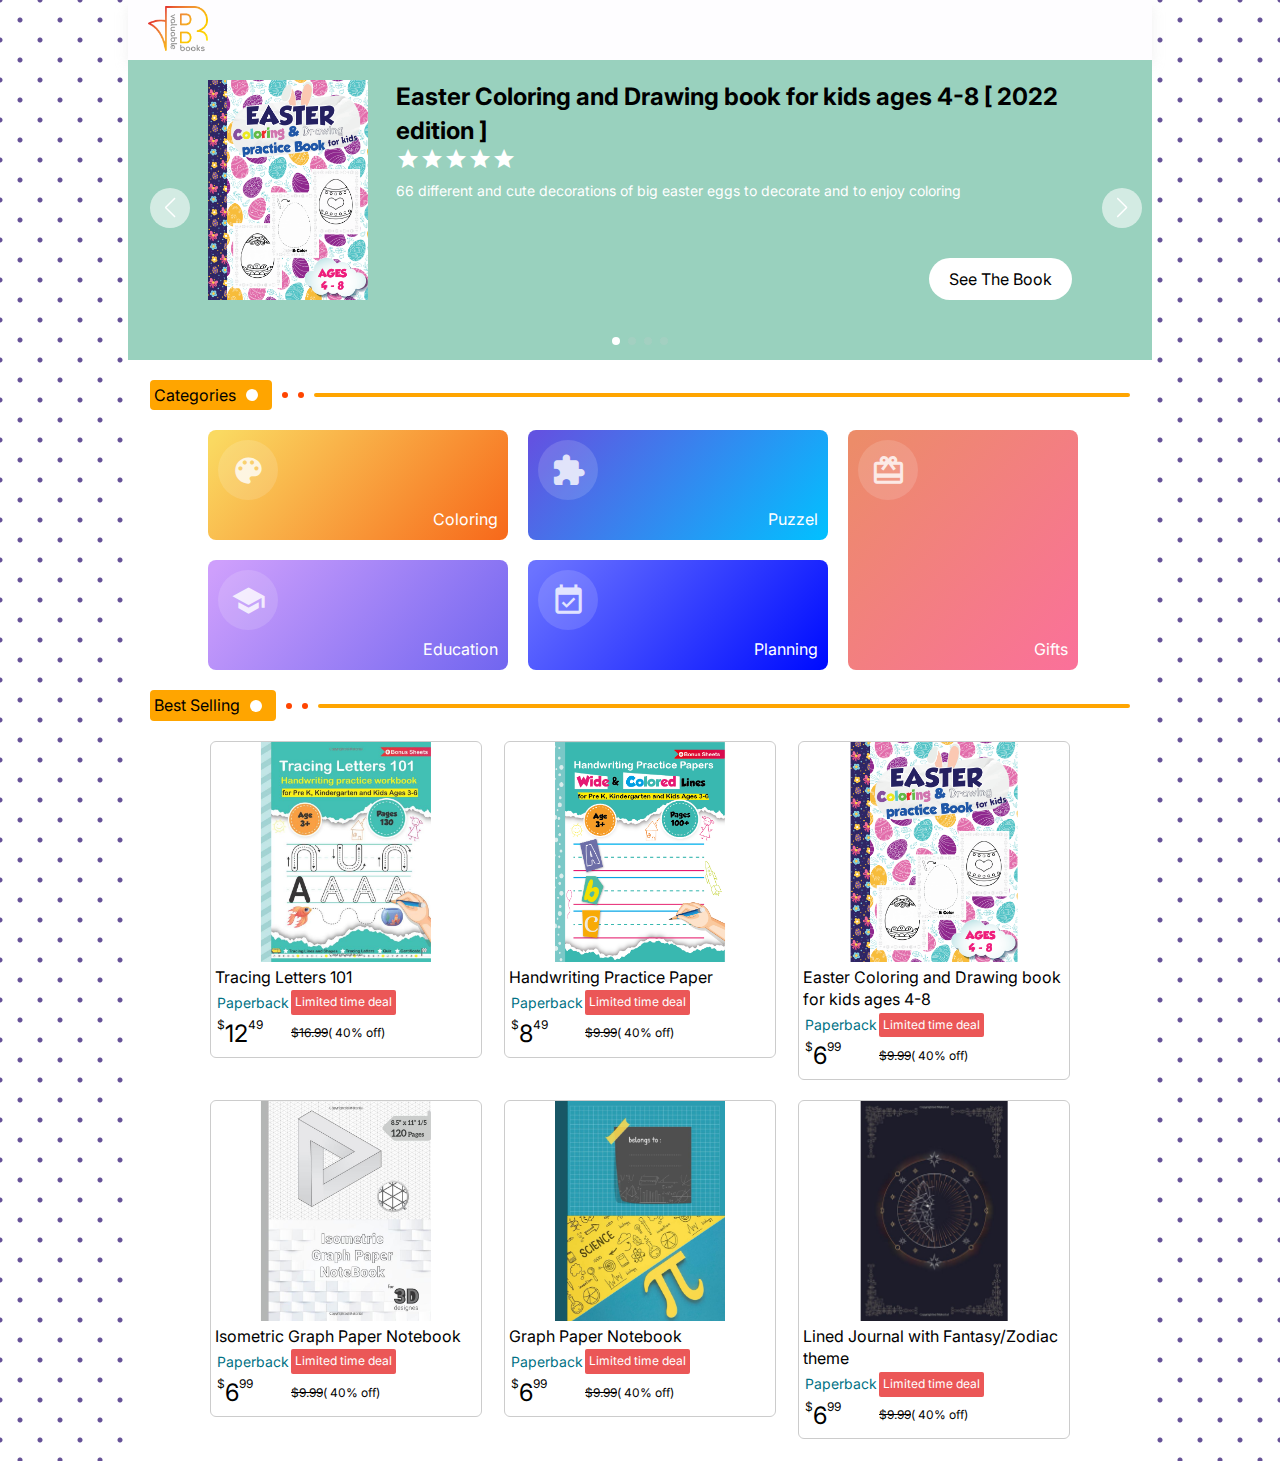
==== commit e96b1d63: "update for amazon tradmark" ====
--- a/index.html
+++ b/index.html
@@ -39,7 +39,8 @@
 
   <script src="https://unpkg.com/swiper@8/swiper-bundle.min.js"></script>
 
-  <meta name="theme-color" content="#fafafa">
+  <meta name="p:domain_verify" content="90788c9a5fca1705a1cbed6361b44cb7" />
+  <meta name="google-site-verification" content="ZqnA27ucEpfyir-YJfkJaxCuX-2dy7oJlUvZcp-MnyM" />
 
 </head>
 
@@ -230,16 +231,6 @@
           <div class="thumbnail">
             <img src="img/books/Tracing letters 101/cover/cover.jpg">
           </div>
-          <div class="flex-container">
-            <div class="amazonchoice"><img src="img/amazon's choice.png" alt=""></div>
-            <div class="stars flex-container">
-              <span class="material-icons">star</span>
-              <span class="material-icons">star</span>
-              <span class="material-icons">star</span>
-              <span class="material-icons">star</span>
-              <span class="material-icons">star</span>
-            </div>
-          </div>
           <div class="content">
             <div class="product-title">
               Tracing Letters 101
@@ -276,16 +267,7 @@
           <div class="thumbnail">
             <img src="img/books/Handwriting Practice Paper/cover/cover.png">
           </div>
-          <div class="flex-container">
-            <div class="amazonchoice"><img src="img/amazon's choice.png" alt=""></div>
-            <div class="stars flex-container">
-              <span class="material-icons">star</span>
-              <span class="material-icons">star</span>
-              <span class="material-icons">star</span>
-              <span class="material-icons">star</span>
-              <span class="material-icons">star</span>
-            </div>
-          </div>
+
           <div class="content">
             <div class="product-title">
               Handwriting Practice Paper
@@ -322,16 +304,7 @@
           <div class="thumbnail">
             <img src="img/books/easter/cover/easter coloring book cover.png">
           </div>
-          <div class="flex-container">
-            <div class="amazonchoice"><img src="img/amazon's choice.png" alt=""></div>
-            <div class="stars flex-container">
-              <span class="material-icons">star</span>
-              <span class="material-icons">star</span>
-              <span class="material-icons">star</span>
-              <span class="material-icons">star</span>
-              <span class="material-icons">star</span>
-            </div>
-          </div>
+
           <div class="content">
             <div class="product-title">
               Easter Coloring and Drawing book for kids ages 4-8
@@ -368,16 +341,7 @@
           <div class="thumbnail">
             <img src="img/books/isometric/cover/cover.jpg">
           </div>
-          <div class="flex-container">
-            <div class="amazonchoice"><img src="img/amazon's choice.png" alt=""></div>
-            <div class="stars flex-container">
-              <span class="material-icons">star</span>
-              <span class="material-icons">star</span>
-              <span class="material-icons">star</span>
-              <span class="material-icons">star</span>
-              <span class="material-icons">star</span>
-            </div>
-          </div>
+
           <div class="content">
             <div class="product-title">
               Isometric Graph Paper Notebook
@@ -414,16 +378,7 @@
           <div class="thumbnail">
             <img src="img/books/graph/cover/graph papeer notebook.jpg">
           </div>
-          <div class="flex-container">
-            <div class="amazonchoice"><img src="img/amazon's choice.png" alt=""></div>
-            <div class="stars flex-container">
-              <span class="material-icons">star</span>
-              <span class="material-icons">star</span>
-              <span class="material-icons">star</span>
-              <span class="material-icons">star</span>
-              <span class="material-icons">star</span>
-            </div>
-          </div>
+
           <div class="content">
             <div class="product-title">
               Graph Paper Notebook
@@ -460,16 +415,7 @@
           <div class="thumbnail">
             <img src="img/books/zodiac/cover/B09HG2TBRB.01.S001.LXXXXXXX.jpg">
           </div>
-          <div class="flex-container">
-            <div class="amazonchoice"><img src="img/amazon's choice.png" alt=""></div>
-            <div class="stars flex-container">
-              <span class="material-icons">star</span>
-              <span class="material-icons">star</span>
-              <span class="material-icons">star</span>
-              <span class="material-icons">star</span>
-              <span class="material-icons">star</span>
-            </div>
-          </div>
+
           <div class="content">
             <div class="product-title">
               Lined Journal with Fantasy/Zodiac theme
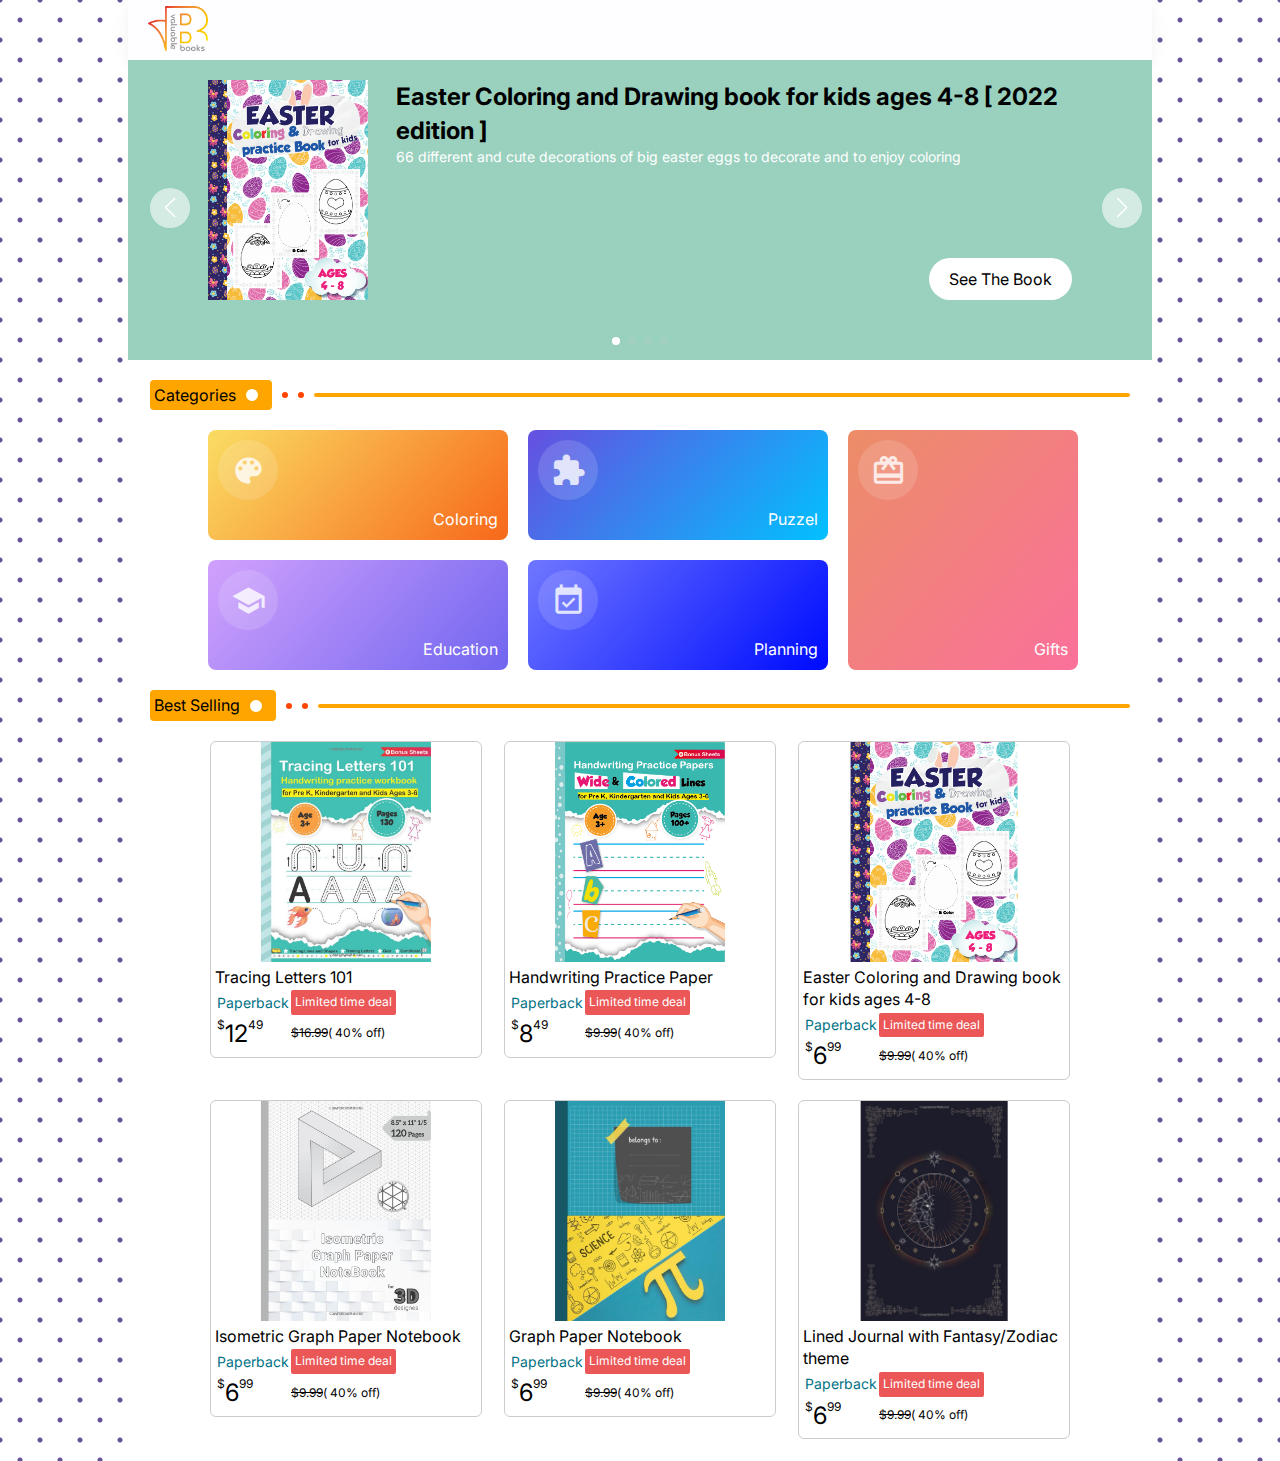
==== commit c46ae388: "remove amazon tradmark" ====
--- a/index.html
+++ b/index.html
@@ -80,13 +80,7 @@
             </div>
             <div class="product-info">
               <div class="product-title">Easter Coloring and Drawing book for kids ages 4-8 [ 2022 edition ]</div>
-              <div class="stars flex-container">
-                <span class="material-icons">star</span>
-                <span class="material-icons">star</span>
-                <span class="material-icons">star</span>
-                <span class="material-icons">star</span>
-                <span class="material-icons">star</span>
-              </div>
+
               <div class="sub-title">
                 66 different and cute decorations of big easter eggs to decorate and to enjoy coloring
               </div>
@@ -99,13 +93,7 @@
             </div>
             <div class="product-info">
               <div class="product-title">Isometric Graph Paper Notebook</div>
-              <div class="stars flex-container">
-                <span class="material-icons">star</span>
-                <span class="material-icons">star</span>
-                <span class="material-icons">star</span>
-                <span class="material-icons">star</span>
-                <span class="material-icons">star</span>
-              </div>
+
               <div class="sub-title">
                 120 pages ( 8,5" x 11" , 1/4 inch Equilateral Triangles ),
                 Designed for 3D
@@ -122,13 +110,7 @@
               <div class="product-title">
                 Graph Paper Notebook
               </div>
-              <div class="stars flex-container">
-                <span class="material-icons">star</span>
-                <span class="material-icons">star</span>
-                <span class="material-icons">star</span>
-                <span class="material-icons">star</span>
-                <span class="material-icons">star</span>
-              </div>
+
               <div class="sub-title">
                 Grid Paper for note writing and sketching perfect for students, engineers, and scientists
               </div>
@@ -141,13 +123,7 @@
             </div>
             <div class="product-info">
               <div class="product-title">Ruled Notebook/Journal</div>
-              <div class="stars flex-container">
-                <span class="material-icons">star</span>
-                <span class="material-icons">star</span>
-                <span class="material-icons">star</span>
-                <span class="material-icons">star</span>
-                <span class="material-icons">star</span>
-              </div>
+
               <div class="sub-title">
                 Lined Journal with Fantasy/Zodiac theme, 6" x 9" (120page), Perfect for Spiritual and Meditation.
               </div>
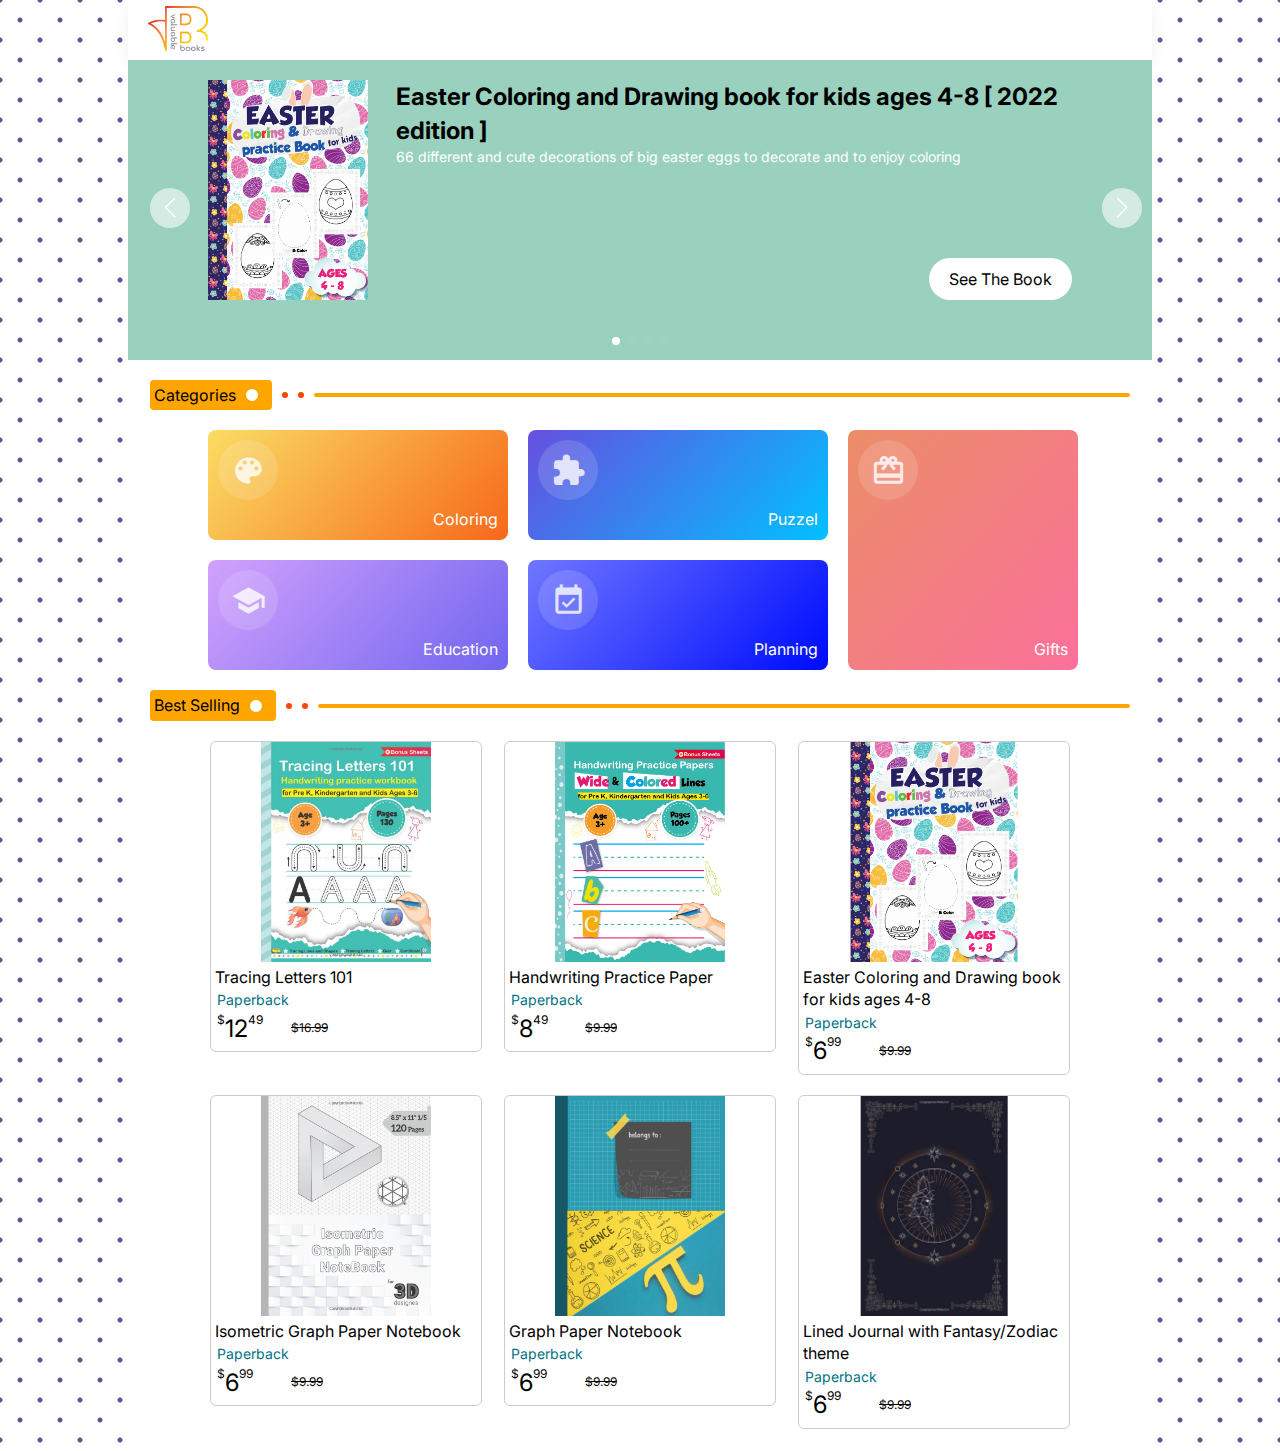
==== commit b305ca10: "remove amazon tradmark" ====
--- a/index.html
+++ b/index.html
@@ -217,7 +217,7 @@
                   <div class="type">Paperback</div>
                 </td>
                 <td>
-                  <div class="highlight">Limited time deal</div>
+
                 </td>
               </tr>
               <tr>
@@ -231,8 +231,7 @@
                 <td>
                   <div class="compared-price flex-container">
                     <span class="compared">$16.99</span>
-                    <div class="percentage">
-                      ( <span class="num">40</span>% off)</div>
+
                   </div>
                 </td>
               </tr>
@@ -254,7 +253,7 @@
                   <div class="type">Paperback</div>
                 </td>
                 <td>
-                  <div class="highlight">Limited time deal</div>
+
                 </td>
               </tr>
               <tr>
@@ -268,8 +267,7 @@
                 <td>
                   <div class="compared-price flex-container">
                     <span class="compared">$9.99</span>
-                    <div class="percentage">
-                      ( <span class="num">40</span>% off)</div>
+
                   </div>
                 </td>
               </tr>
@@ -291,7 +289,7 @@
                   <div class="type">Paperback</div>
                 </td>
                 <td>
-                  <div class="highlight">Limited time deal</div>
+
                 </td>
               </tr>
               <tr>
@@ -305,8 +303,7 @@
                 <td>
                   <div class="compared-price flex-container">
                     <span class="compared">$9.99</span>
-                    <div class="percentage">
-                      ( <span class="num">40</span>% off)</div>
+
                   </div>
                 </td>
               </tr>
@@ -328,7 +325,7 @@
                   <div class="type">Paperback</div>
                 </td>
                 <td>
-                  <div class="highlight">Limited time deal</div>
+
                 </td>
               </tr>
               <tr>
@@ -342,8 +339,7 @@
                 <td>
                   <div class="compared-price flex-container">
                     <span class="compared">$9.99</span>
-                    <div class="percentage">
-                      ( <span class="num">40</span>% off)</div>
+
                   </div>
                 </td>
               </tr>
@@ -365,7 +361,7 @@
                   <div class="type">Paperback</div>
                 </td>
                 <td>
-                  <div class="highlight">Limited time deal</div>
+
                 </td>
               </tr>
               <tr>
@@ -379,8 +375,7 @@
                 <td>
                   <div class="compared-price flex-container">
                     <span class="compared">$9.99</span>
-                    <div class="percentage">
-                      ( <span class="num">40</span>% off)</div>
+
                   </div>
                 </td>
               </tr>
@@ -402,7 +397,7 @@
                   <div class="type">Paperback</div>
                 </td>
                 <td>
-                  <div class="highlight">Limited time deal</div>
+
                 </td>
               </tr>
               <tr>
@@ -416,8 +411,7 @@
                 <td>
                   <div class="compared-price flex-container">
                     <span class="compared">$9.99</span>
-                    <div class="percentage">
-                      ( <span class="num">40</span>% off)</div>
+
                   </div>
                 </td>
               </tr>
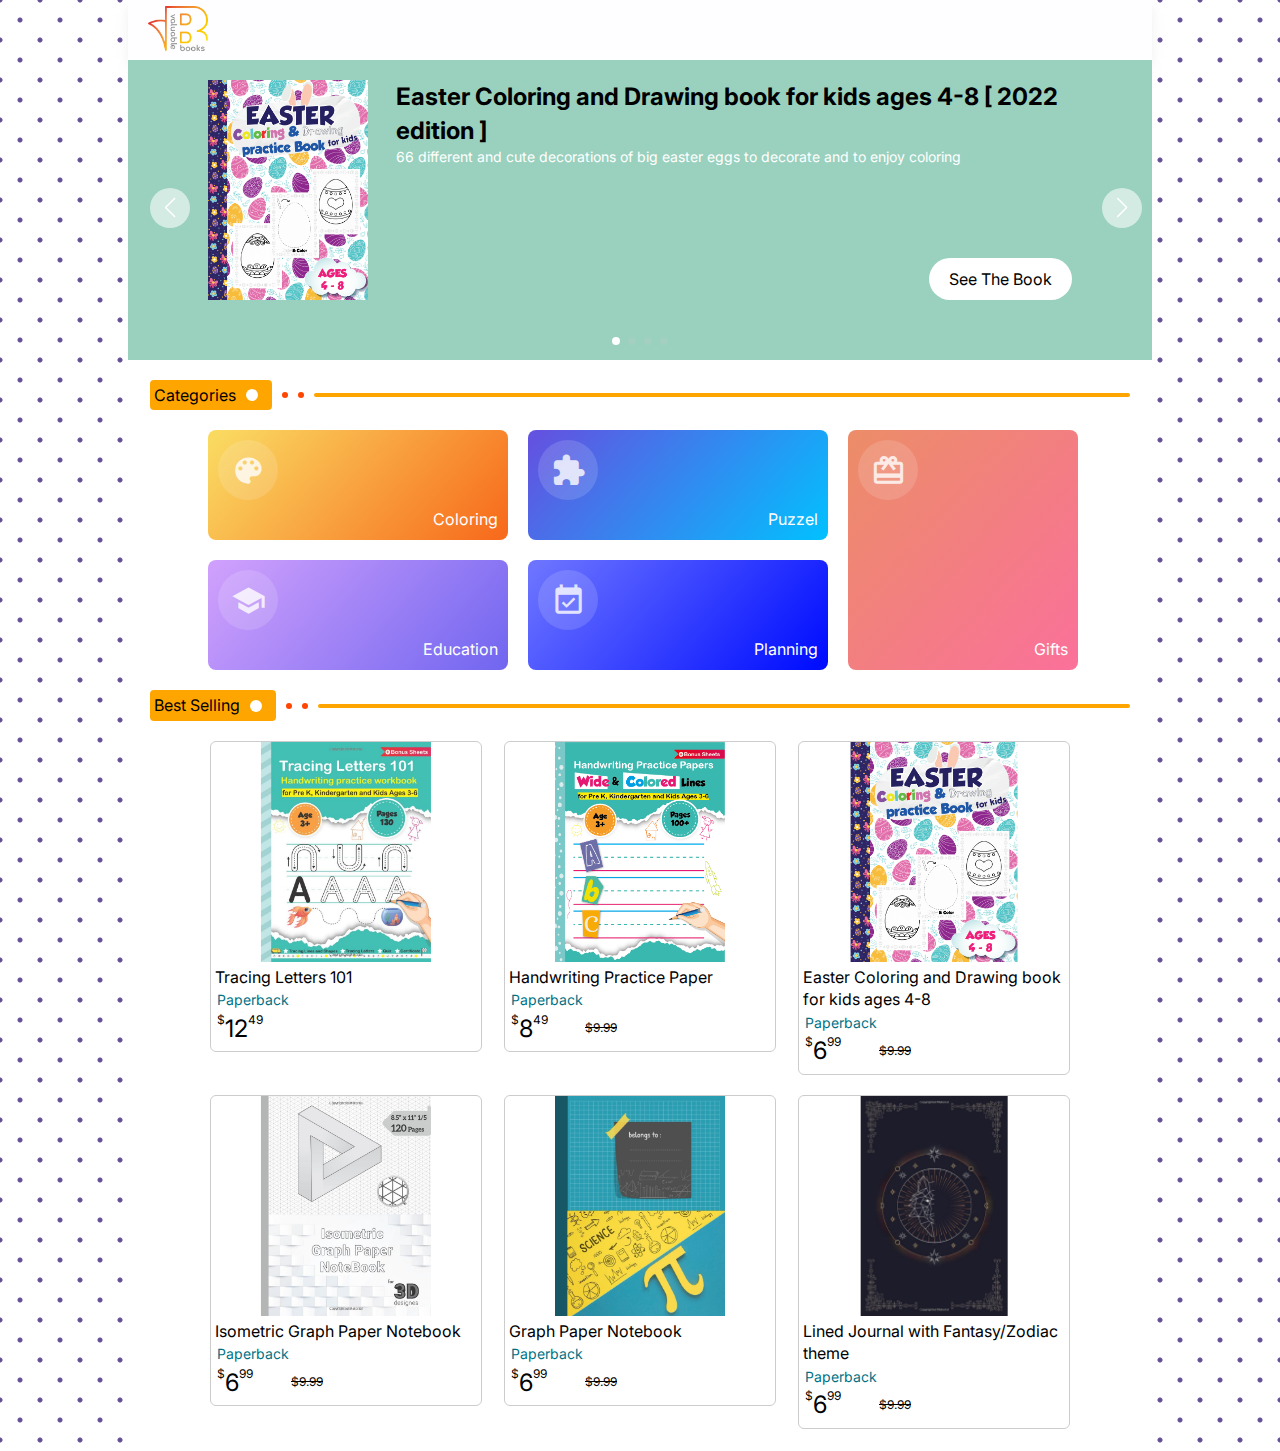
==== commit 447b8328: "remove tradmark" ====
--- a/index.html
+++ b/index.html
@@ -230,7 +230,7 @@
                 </td>
                 <td>
                   <div class="compared-price flex-container">
-                    <span class="compared">$16.99</span>
+
 
                   </div>
                 </td>
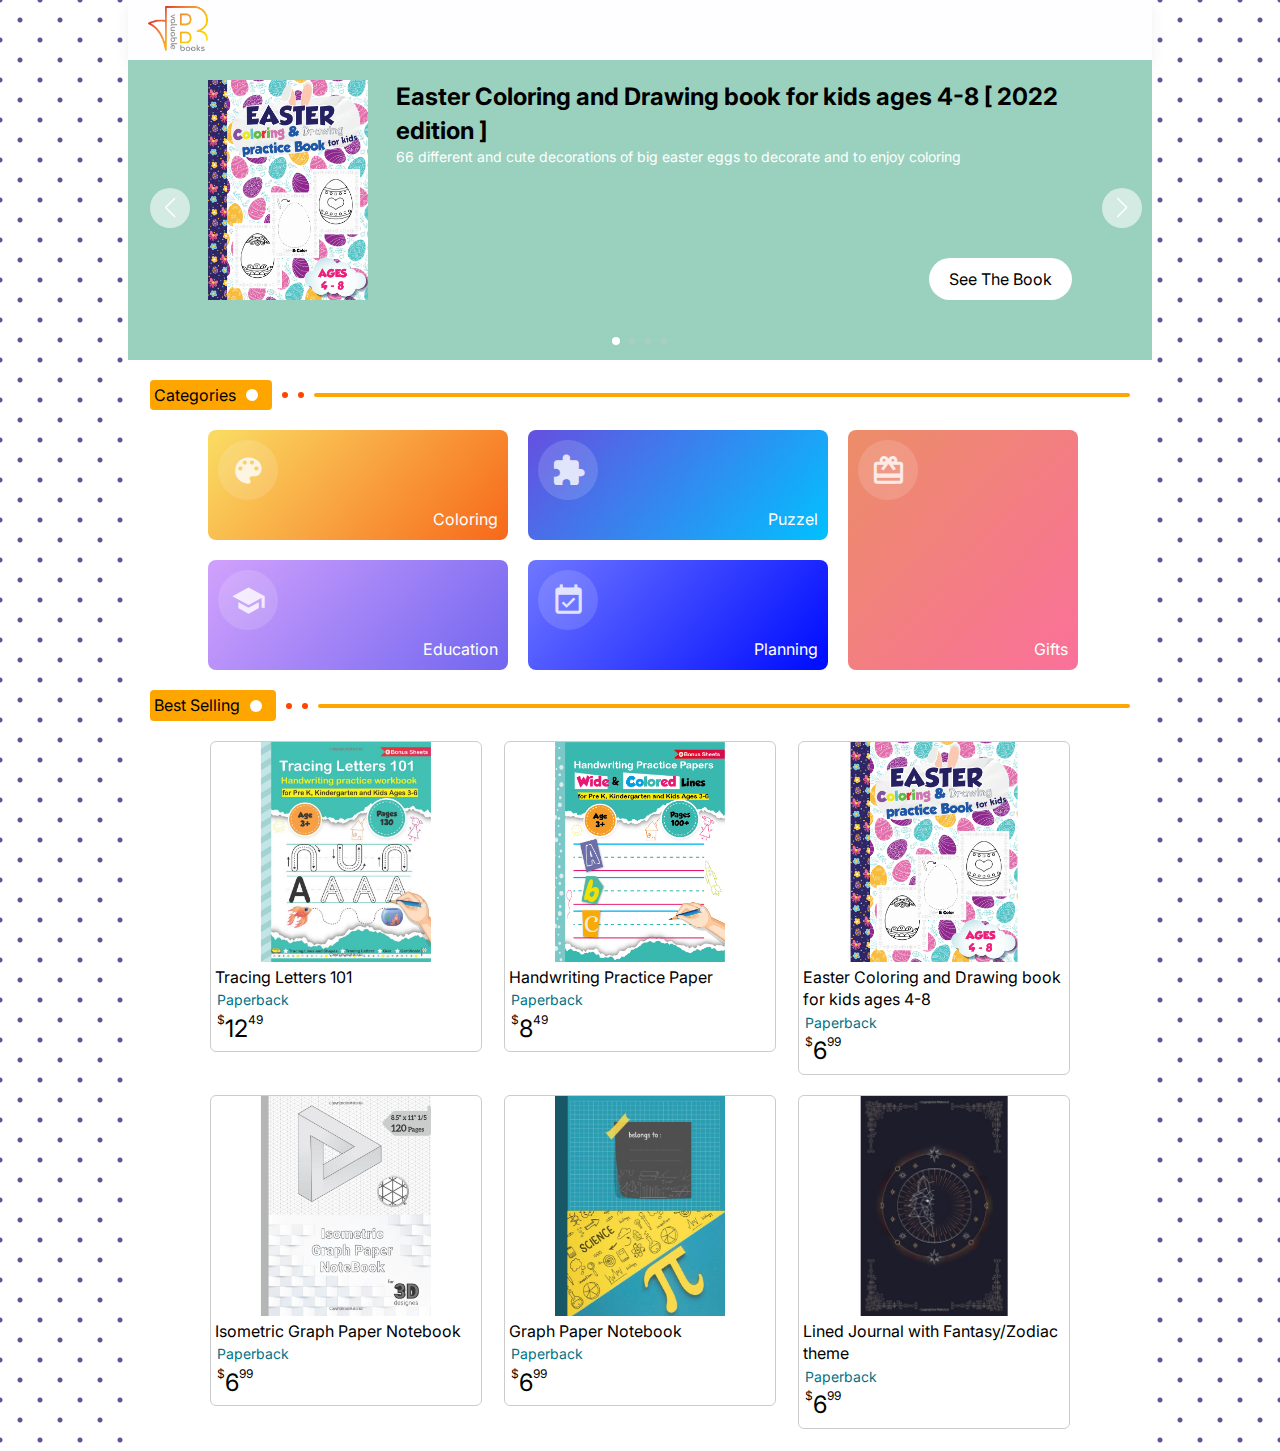
==== commit 5210754d: "remove tradmark" ====
--- a/index.html
+++ b/index.html
@@ -266,7 +266,7 @@
                 </td>
                 <td>
                   <div class="compared-price flex-container">
-                    <span class="compared">$9.99</span>
+
 
                   </div>
                 </td>
@@ -302,7 +302,7 @@
                 </td>
                 <td>
                   <div class="compared-price flex-container">
-                    <span class="compared">$9.99</span>
+
 
                   </div>
                 </td>
@@ -338,7 +338,7 @@
                 </td>
                 <td>
                   <div class="compared-price flex-container">
-                    <span class="compared">$9.99</span>
+
 
                   </div>
                 </td>
@@ -374,7 +374,7 @@
                 </td>
                 <td>
                   <div class="compared-price flex-container">
-                    <span class="compared">$9.99</span>
+
 
                   </div>
                 </td>
@@ -410,7 +410,7 @@
                 </td>
                 <td>
                   <div class="compared-price flex-container">
-                    <span class="compared">$9.99</span>
+
 
                   </div>
                 </td>
